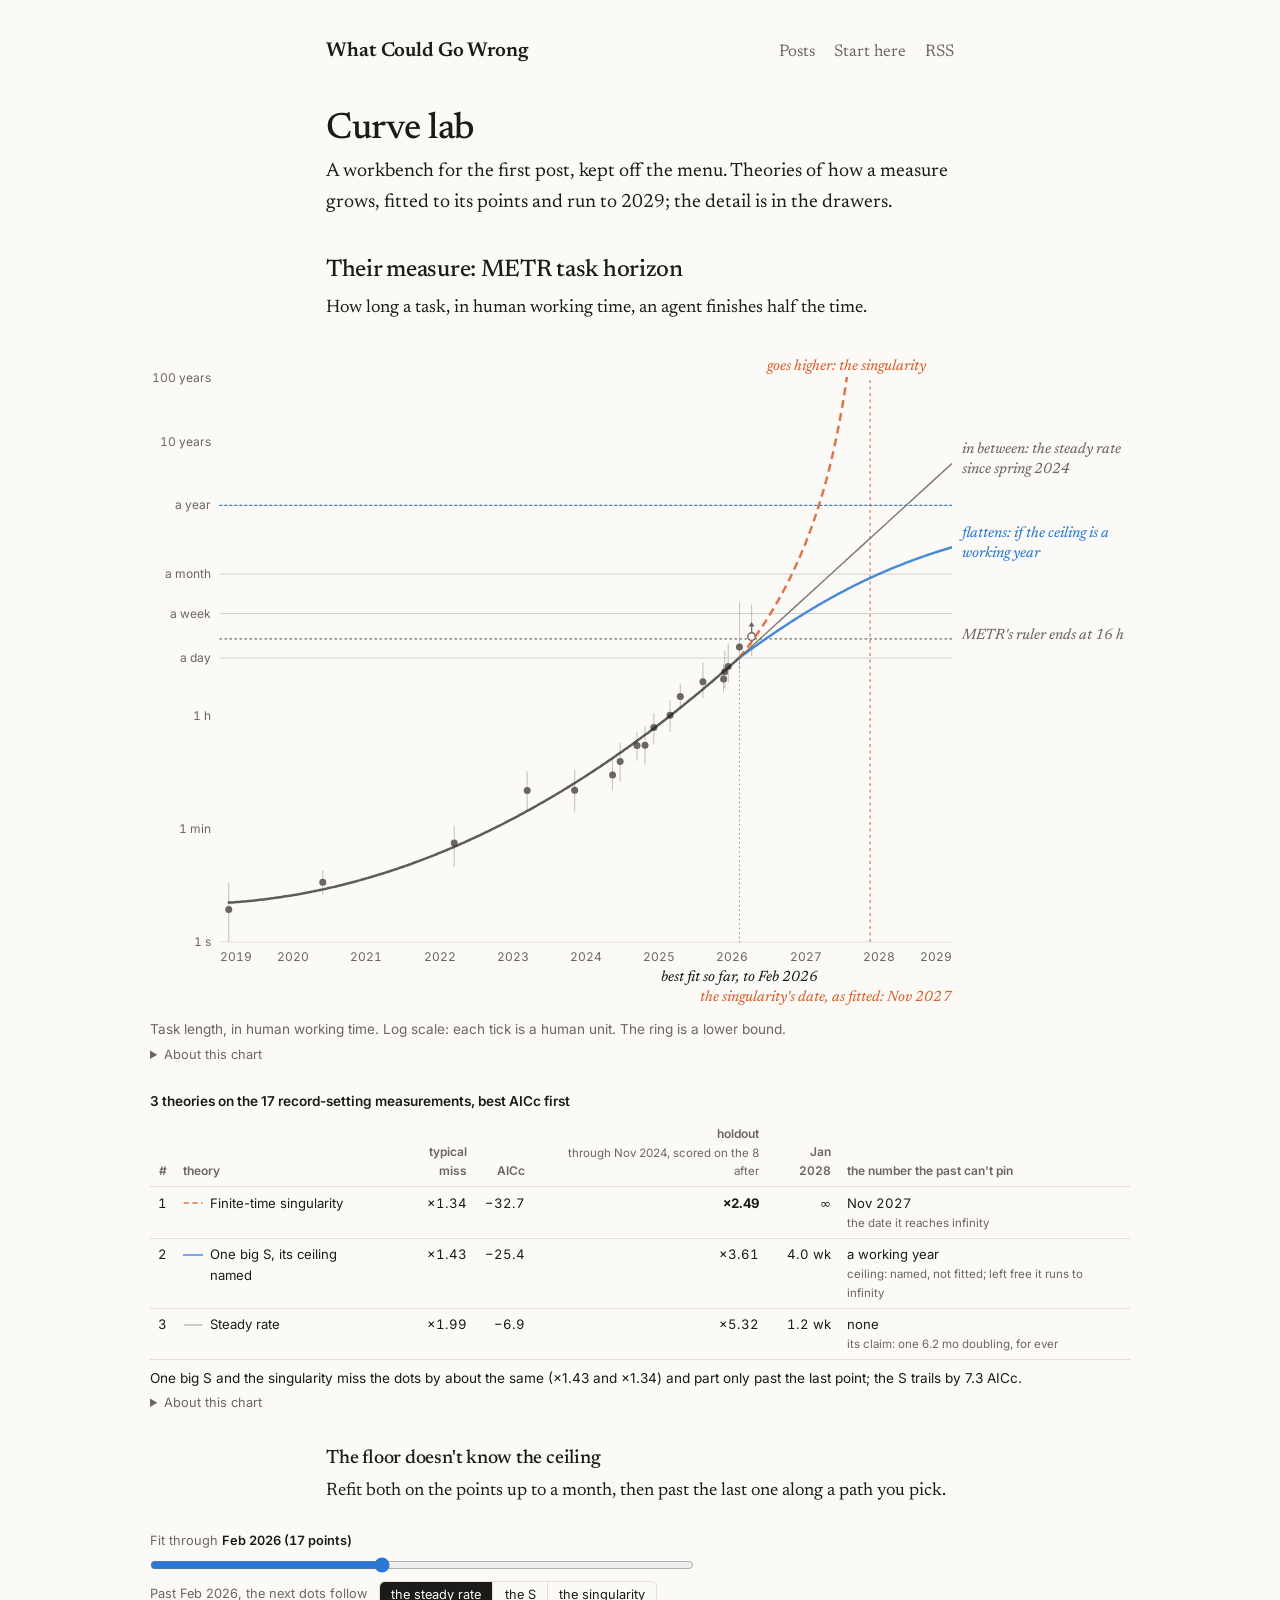
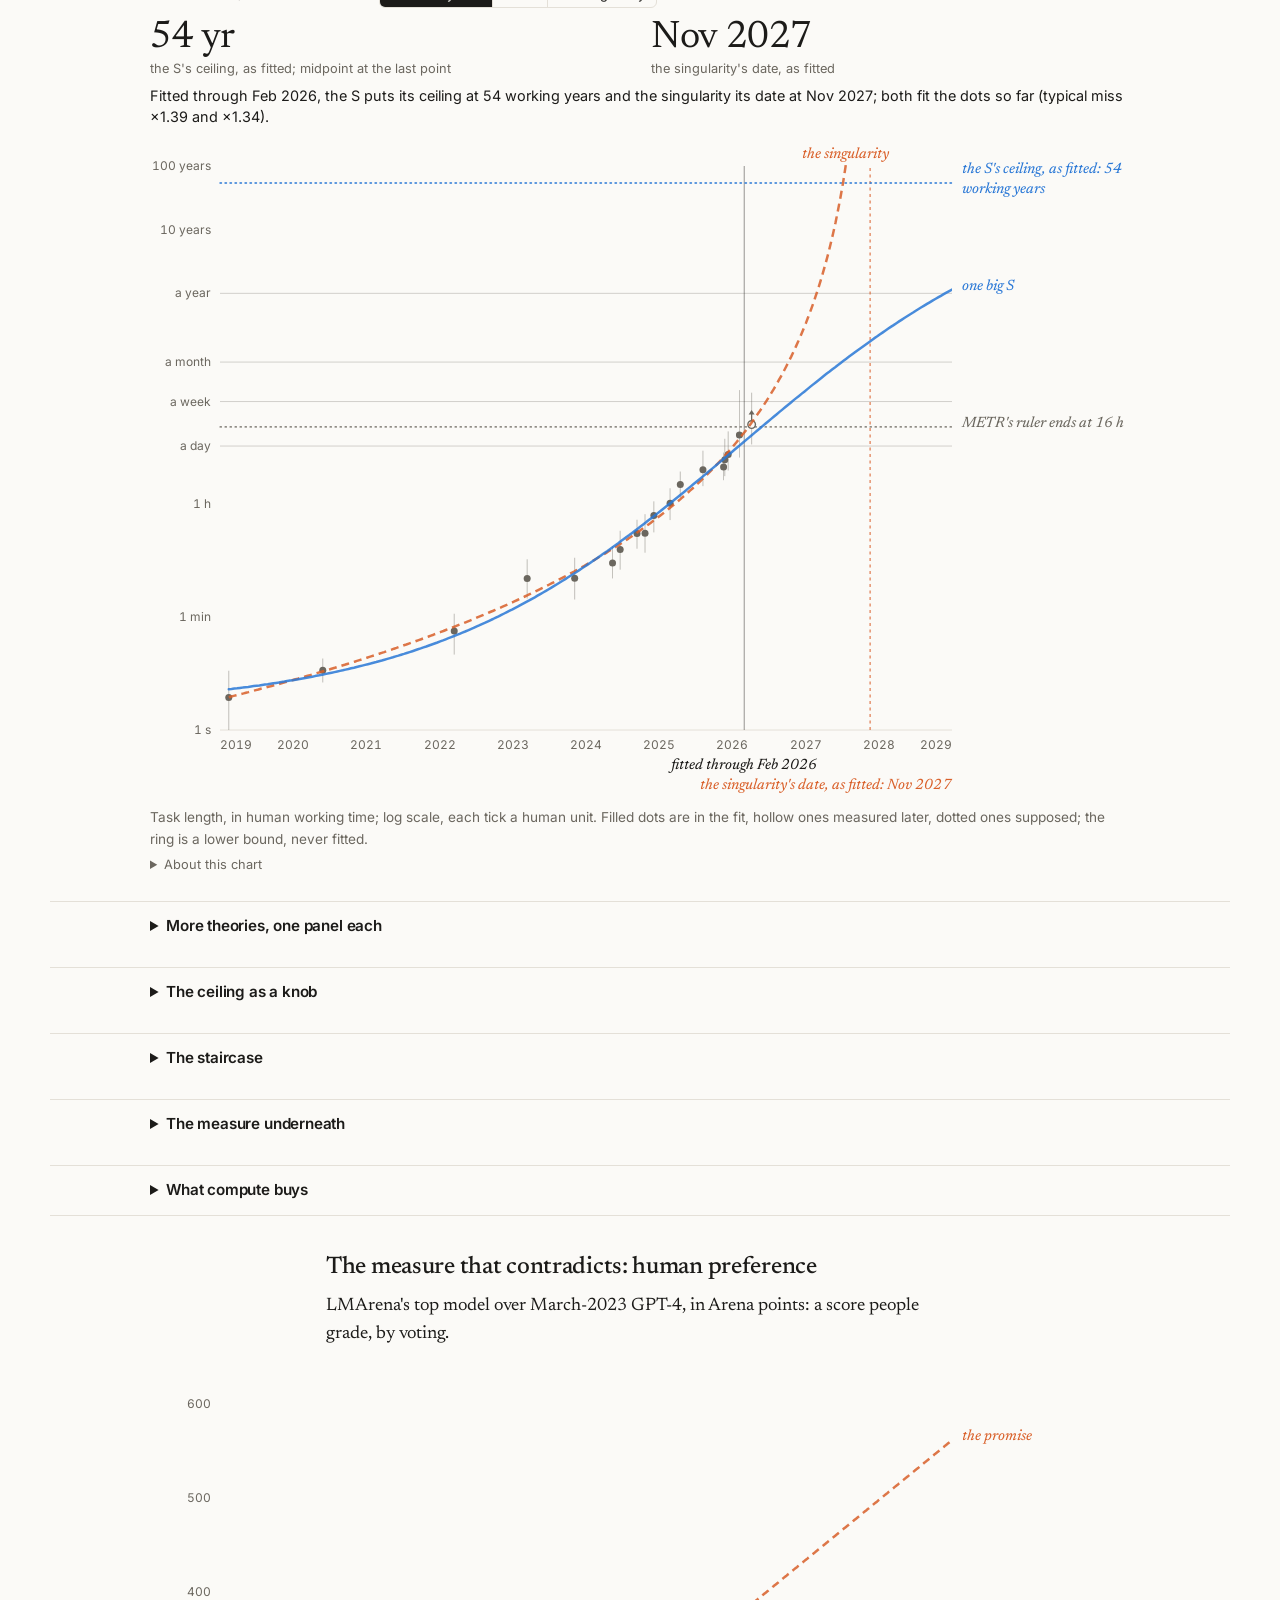
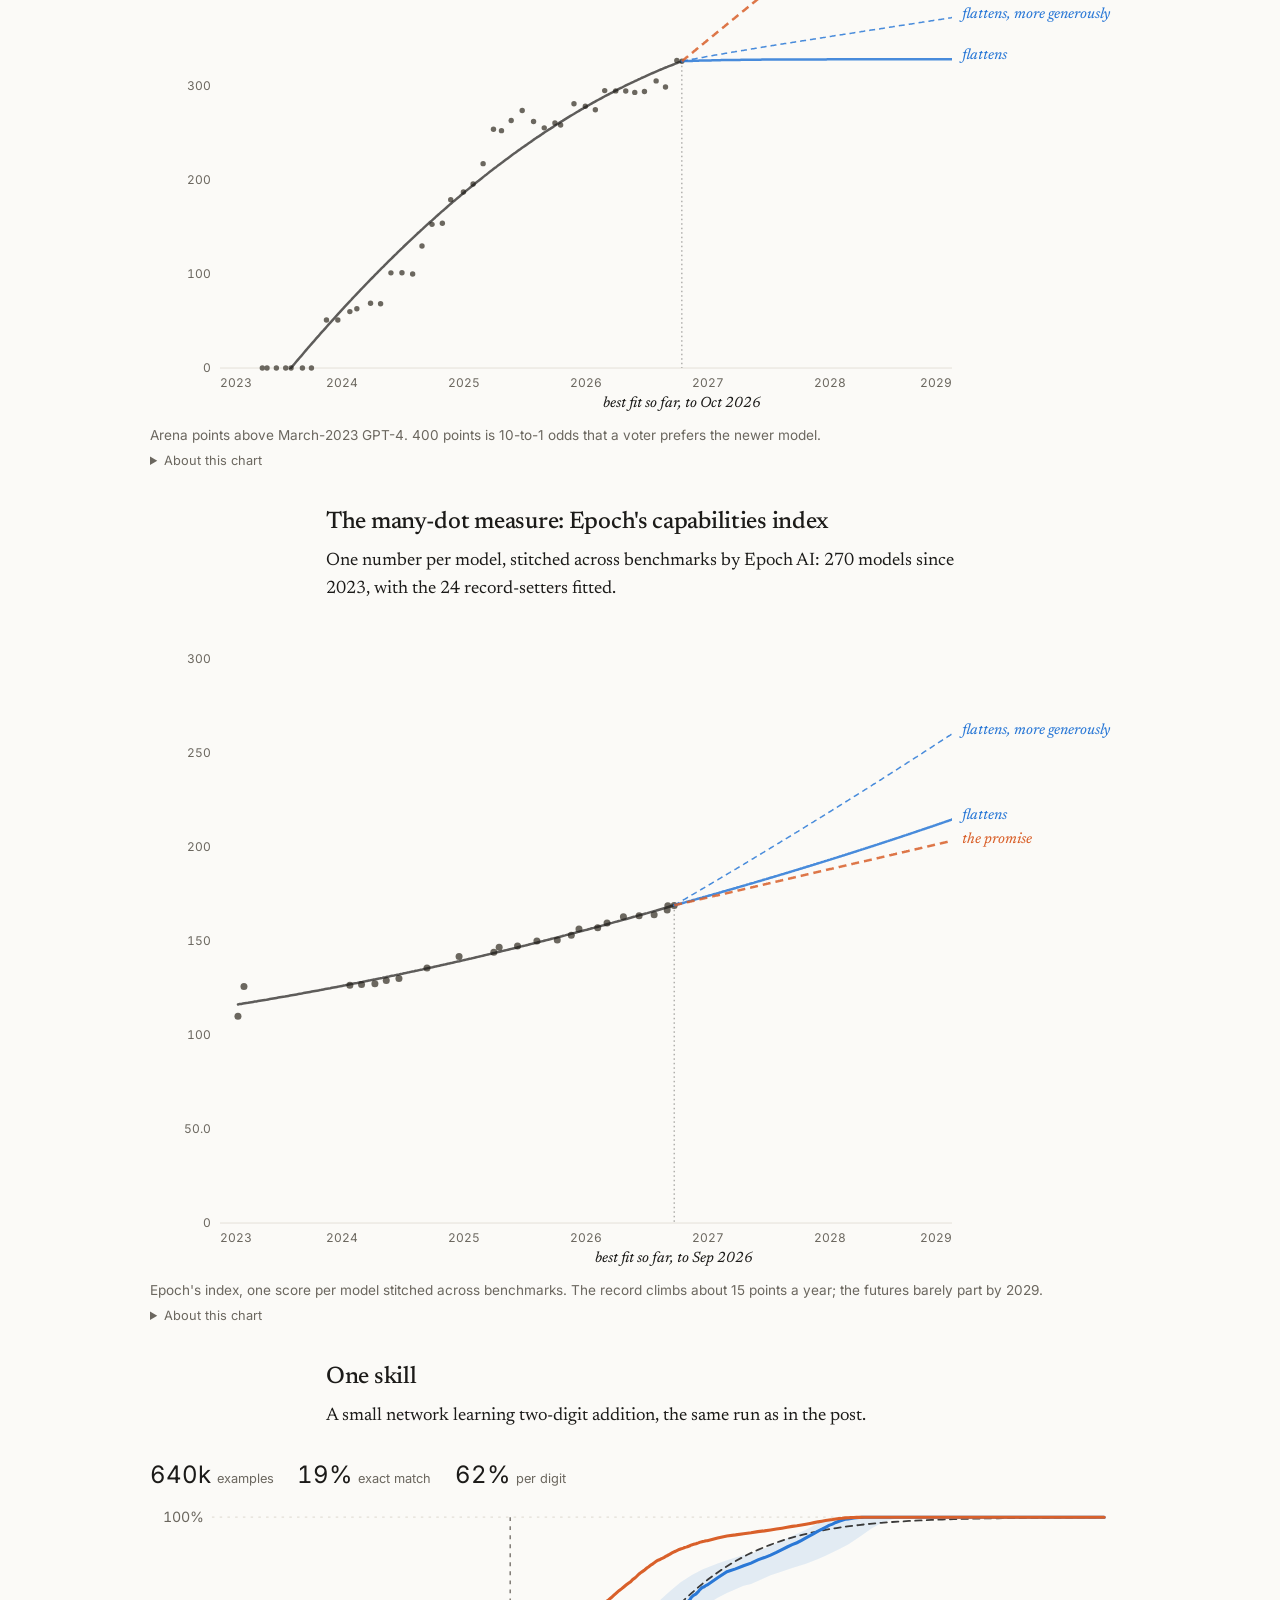
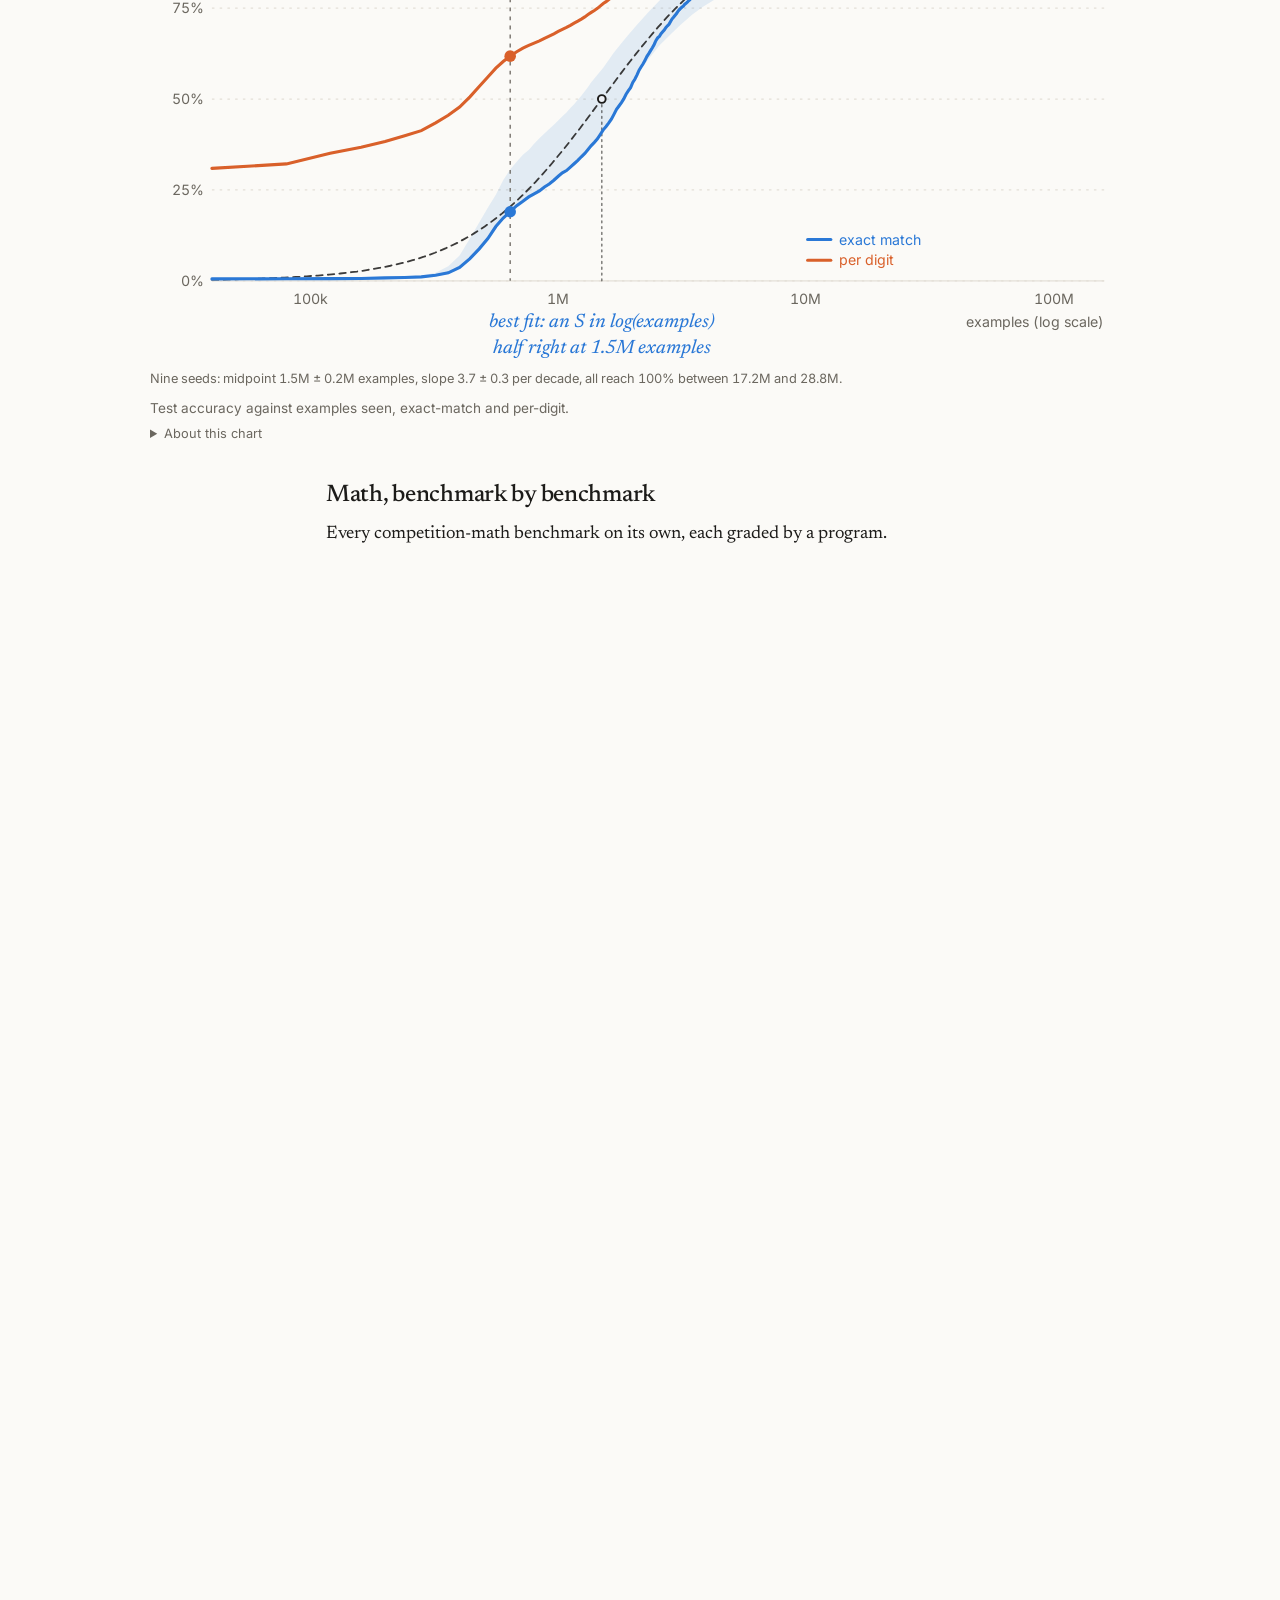
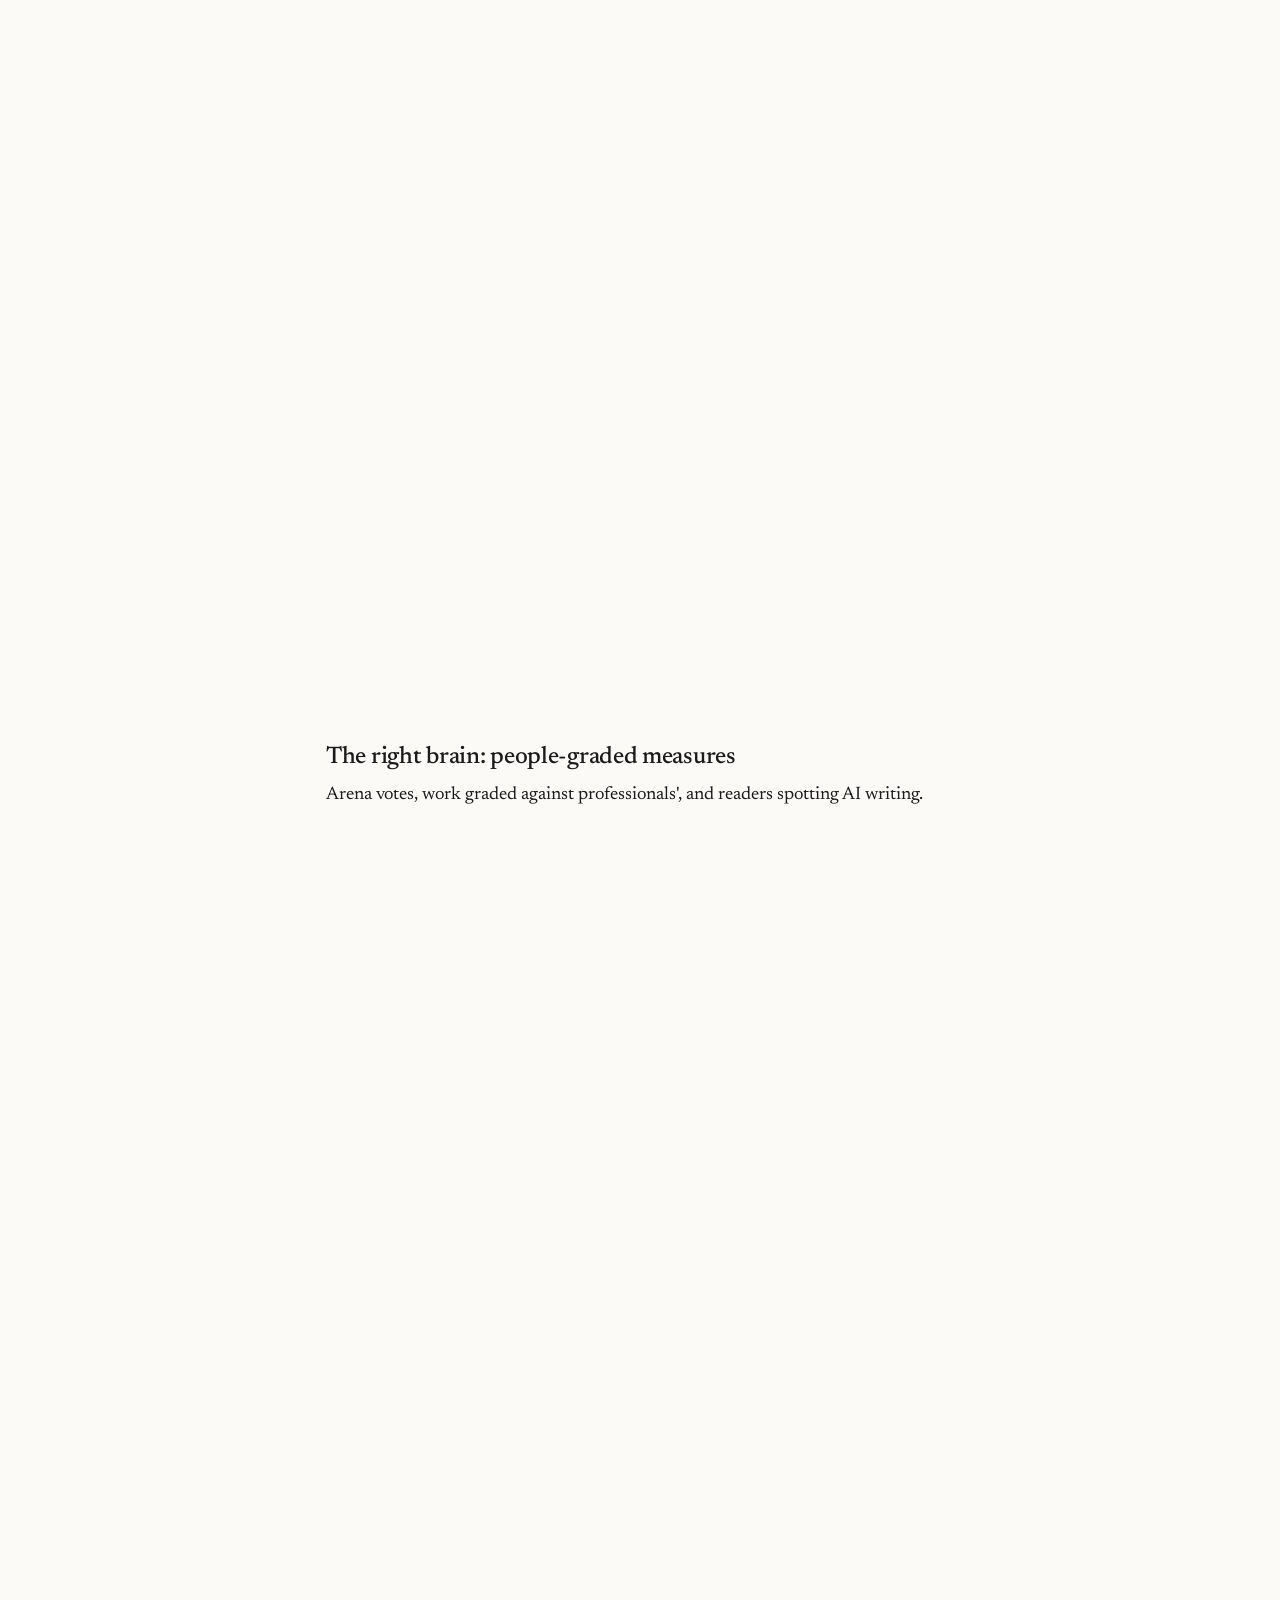
==== lab/index.html @ fd3a2f7d "deploy jakekidd/whatcouldgowrong@abcbfd46c861f596194ef50687f5c52feabae318" ====
<!DOCTYPE html><html lang="en"> <head><meta charset="utf-8"><meta name="viewport" content="width=device-width, initial-scale=1"><title>Curve lab · What Could Go Wrong</title><meta name="description" content="Candidate theories of how an AI capability measure plays out, each fitted to the measurements and run forward to 2029."><meta name="robots" content="noindex, nofollow"><link rel="canonical" href="https://whatcouldgowrong.io/lab/"><meta property="og:site_name" content="What Could Go Wrong"><meta property="og:title" content="Curve lab"><meta property="og:description" content="Candidate theories of how an AI capability measure plays out, each fitted to the measurements and run forward to 2029."><meta property="og:url" content="https://whatcouldgowrong.io/lab/"><meta property="og:type" content="website"><link rel="alternate" type="application/rss+xml" title="What Could Go Wrong" href="/rss.xml"><link rel="icon" href="/favicon.svg" type="image/svg+xml"><meta name="astro-view-transitions-enabled" content="true"><meta name="astro-view-transitions-fallback" content="animate"><script type="module" src="/_astro/ClientRouter.astro_astro_type_script_index_0_lang.CDGfc0hd.js"></script><script type="module" src="https://static.cloudflareinsights.com/beacon.min.js" data-cf-beacon="{&quot;token&quot;: &quot;19ec5477602d4c02a2e986970cef5a21&quot;}"></script><link rel="stylesheet" href="/_astro/start-here.BArHv4Cd.css">
<style>.lab[data-astro-cid-t3nv4xef]{width:min(1180px,calc(100vw - 32px));margin-left:calc(50% - min(590px,50vw - 16px))}.col[data-astro-cid-t3nv4xef]{max-width:calc(66ch - 32px);margin:0 auto}.wide[data-astro-cid-t3nv4xef]{max-width:980px;margin:0 auto}section[data-astro-cid-t3nv4xef]{margin-top:1rem}h3[data-astro-cid-t3nv4xef]{margin-top:2.2rem}.drawer[data-astro-cid-t3nv4xef]{margin:1.2rem auto 0;border-top:1px solid var(--rule)}.drawer[data-astro-cid-t3nv4xef]>summary[data-astro-cid-t3nv4xef]{max-width:980px;margin:0 auto;padding:.75rem 0 .6rem;font-family:var(--sans);font-size:.95rem;font-weight:600;color:var(--fg);cursor:pointer}.drawer[data-astro-cid-t3nv4xef]>summary[data-astro-cid-t3nv4xef]:hover{color:var(--accent-ink)}.drawer__h[data-astro-cid-t3nv4xef]{display:inline;font:inherit;color:inherit;margin:0;padding:0;border:0}.drawer__intro[data-astro-cid-t3nv4xef]{max-width:calc(66ch - 32px);margin:0 auto .6rem;font-size:.95rem;color:var(--fg)}.drawer[data-astro-cid-t3nv4xef]:last-of-type{border-bottom:1px solid var(--rule);padding-bottom:.2rem}
</style></head> <body data-dev="false"> <!-- First focusable thing on every page. tabindex="-1" on main lets the jump
         move keyboard focus, not just the scroll position. --> <a class="skip" href="#content">Skip to content</a> <div class="wrap"> <header class="site"> <a class="name" href="/">What Could Go Wrong</a> <nav> <a href="/">Posts</a> <a href="/start-here">Start here</a> <a href="/rss.xml">RSS</a> </nav> </header> <main id="content" tabindex="-1"> <div class="lab" data-astro-cid-t3nv4xef> <div class="col" data-astro-cid-t3nv4xef> <h1 data-astro-cid-t3nv4xef>Curve lab</h1> <p class="lede" data-astro-cid-t3nv4xef>A workbench for the first post, kept off the menu. Theories of how a measure grows, fitted to its points and run to 2029; the detail is in the drawers.</p> </div> <section aria-labelledby="lab-metr" data-astro-cid-t3nv4xef> <div class="col" data-astro-cid-t3nv4xef> <h2 id="lab-metr" data-astro-cid-t3nv4xef>Their measure: METR task horizon</h2> <p data-astro-cid-t3nv4xef>How long a task, in human working time, an agent finishes half the time.</p> </div> <div class="wide" data-astro-cid-t3nv4xef> <div class="viz" data-viz="lab-contenders" data-src="/data/metr_horizon.json" data-astro-cid-t3nv4xef></div> <div class="viz" data-viz="lab-shortlist" data-src="/data/metr_horizon.json" data-cut="2024.9" data-astro-cid-t3nv4xef></div> </div> <div class="col" data-astro-cid-t3nv4xef> <h3 id="lab-floor" data-astro-cid-t3nv4xef>The floor doesn't know the ceiling</h3> <p data-astro-cid-t3nv4xef>Refit both on the points up to a month, then past the last one along a path you pick.</p> </div> <div class="wide" data-astro-cid-t3nv4xef> <div class="viz" data-viz="lab-fit-through" data-src="/data/metr_horizon.json" data-from="2024" data-astro-cid-t3nv4xef></div> </div> <details class="drawer" data-astro-cid-t3nv4xef> <summary data-astro-cid-t3nv4xef><h3 class="drawer__h" data-astro-cid-t3nv4xef>More theories, one panel each</h3></summary> <p class="drawer__intro" data-astro-cid-t3nv4xef>Every theory, one row each, then all of them on one chart and ranked.</p> <div class="viz" data-viz="lab-panel" data-src="/data/metr_horizon.json" data-space="log" data-group="pure" data-astro-cid-t3nv4xef></div> <div class="wide" data-astro-cid-t3nv4xef> <div class="viz" data-viz="lab-overlay" data-src="/data/metr_horizon.json" data-space="log" data-astro-cid-t3nv4xef></div> <div class="viz" data-viz="lab-rank" data-src="/data/metr_horizon.json" data-space="log" data-group="pure" data-cut="2024.9" data-astro-cid-t3nv4xef></div> </div> </details> <details class="drawer" data-astro-cid-t3nv4xef> <summary data-astro-cid-t3nv4xef><h3 class="drawer__h" data-astro-cid-t3nv4xef>The ceiling as a knob</h3></summary> <p class="drawer__intro" data-astro-cid-t3nv4xef>A ceiling imposed, not fitted: a wall we put there to see what the curves do against it. Fitted jointly, METR's points never pay for one, so it starts at none.</p> <div class="wide" data-astro-cid-t3nv4xef> <div id="lab-ceiling" class="viz" data-astro-cid-t3nv4xef></div> </div> </details> <details class="drawer" data-astro-cid-t3nv4xef> <summary data-astro-cid-t3nv4xef><h3 class="drawer__h" data-astro-cid-t3nv4xef>The staircase</h3></summary> <p class="drawer__intro" data-astro-cid-t3nv4xef>Steps are a reading of the same dots, and the dates in a step model are a choice, so the lab shows the shape and not a forecast.</p> <div class="wide" data-astro-cid-t3nv4xef> <div class="viz" data-viz="lab-steps" data-src="/data/metr_horizon.json" data-until="2030" data-astro-cid-t3nv4xef></div> </div> </details> <details class="drawer" data-astro-cid-t3nv4xef> <summary data-astro-cid-t3nv4xef><h3 class="drawer__h" data-astro-cid-t3nv4xef>The measure underneath</h3></summary> <p class="drawer__intro" data-astro-cid-t3nv4xef>METR's number as a transform of per-step reliability.</p> <div class="wide" data-astro-cid-t3nv4xef> <div class="viz" data-viz="two-measures" data-astro-cid-t3nv4xef></div> </div> </details> <details class="drawer" data-astro-cid-t3nv4xef> <summary data-astro-cid-t3nv4xef><h3 class="drawer__h" data-astro-cid-t3nv4xef>What compute buys</h3></summary> <p class="drawer__intro" data-astro-cid-t3nv4xef>The same horizons against each model's training compute, where Epoch has an estimate: the trend with the spending taken out, as far as the data allows.</p> <div class="wide" data-astro-cid-t3nv4xef> <div class="viz" data-viz="lab-compute" data-src="/data/metr_compute.json" data-caption="Each dot is a model METR timed and Epoch AI priced: how long a task it finishes half the time, against the compute that trained it. The line is the going rate, dashed where it runs past the last estimate." data-note="Compute is Epoch AI's estimate of total training compute, from its notable AI models table (CC BY 4.0), drawn with its confidence as the sideways whisker: Confident is within 3×, Likely within 10×, Speculative within 30×; a whisker that reaches the edge of the chart goes on past it (the arrowhead). The upright whisker is METR's 95% interval. Most of METR's models have no estimate at all, since the labs stopped disclosing after 2024, so the line rests on a few early models and nothing after GPT-5. Compute and release date rise together across these models, so this chart cannot by itself tell what the spending bought from what was learned in the meantime: a later model gets more out of each FLOP, and Epoch's figures mostly price pre-training, not the post-training behind the 2024 to 2026 gains." data-astro-cid-t3nv4xef></div> </div> </details> </section> <section aria-labelledby="lab-pref" data-astro-cid-t3nv4xef> <div class="col" data-astro-cid-t3nv4xef> <h2 id="lab-pref" data-astro-cid-t3nv4xef>The measure that contradicts: human preference</h2> <p data-astro-cid-t3nv4xef>LMArena's top model over March-2023 GPT-4, in Arena points: a score people grade, by voting.</p> </div> <div class="wide" data-astro-cid-t3nv4xef> <div class="viz" data-viz="lab-contenders" data-src="/data/preference.json" data-field="gap_vs_anchor" data-space="linear" data-unit="points" data-ylabel="Arena points above March-2023 GPT-4" data-astro-cid-t3nv4xef></div> </div> </section> <section aria-labelledby="lab-eci" data-astro-cid-t3nv4xef> <div class="col" data-astro-cid-t3nv4xef> <h2 id="lab-eci" data-astro-cid-t3nv4xef>The many-dot measure: Epoch's capabilities index</h2> <p data-astro-cid-t3nv4xef>One number per model, stitched across benchmarks by Epoch AI: 270 models since 2023, with the 24 record-setters fitted.</p> </div> <div class="wide" data-astro-cid-t3nv4xef> <div class="viz" data-viz="lab-contenders" data-src="/data/epoch_eci.json" data-fan="preference" data-space="linear" data-unit="points" data-ylabel="Epoch Capabilities Index" data-caption="Epoch's index, one score per model stitched across benchmarks. The record climbs about 15 points a year; the futures barely part by 2029." data-astro-cid-t3nv4xef></div> </div> </section> <section aria-labelledby="lab-skill" data-astro-cid-t3nv4xef> <div class="col" data-astro-cid-t3nv4xef> <h2 id="lab-skill" data-astro-cid-t3nv4xef>One skill</h2> <p data-astro-cid-t3nv4xef>A small network learning two-digit addition, the same run as in the post.</p> </div> <div class="wide" data-astro-cid-t3nv4xef> <div class="viz" data-viz="series" data-src="/data/addition.json" data-band="/data/addition-seeds.json" data-x="examples" data-y="test_exact,test_digit" data-labels="exact match,per digit" data-xlog="1" data-at="640000" data-caption="Test accuracy against examples seen, exact-match and per-digit." data-note="A numpy network, 40 percent of all 10,000 pairs for training. The band is seven seeds of the same run, the thin line the logistic at their mean. Script and runs are in experiments/addition." data-astro-cid-t3nv4xef></div> </div> </section> <!-- The next three sections are src/viz/lab2.js's components. --> <section aria-labelledby="lab-mathbench" data-astro-cid-t3nv4xef> <div class="col" data-astro-cid-t3nv4xef> <h2 id="lab-mathbench" data-astro-cid-t3nv4xef>Math, benchmark by benchmark</h2> <p data-astro-cid-t3nv4xef>Every competition-math benchmark on its own, each graded by a program.</p> </div> <div class="viz" data-viz="lab-saturation-fits" data-src="/data/math_competition.json" data-exclude="Erd" data-astro-cid-t3nv4xef></div> </section> <section aria-labelledby="lab-rightbrain" data-astro-cid-t3nv4xef> <div class="col" data-astro-cid-t3nv4xef> <h2 id="lab-rightbrain" data-astro-cid-t3nv4xef>The right brain: people-graded measures</h2> <p data-astro-cid-t3nv4xef>Arena votes, work graded against professionals', and readers spotting AI writing.</p> </div> <div class="viz" data-viz="lab-judgment" data-src="/data/preference.json" data-astro-cid-t3nv4xef></div> </section> <section aria-labelledby="lab-sides" data-astro-cid-t3nv4xef> <div class="col" data-astro-cid-t3nv4xef> <h2 id="lab-sides" data-astro-cid-t3nv4xef>Left and right on one chart</h2> <p data-astro-cid-t3nv4xef>Each measure as a share of its own ceiling, and their plain average.</p> </div> <div class="wide" data-astro-cid-t3nv4xef> <div class="viz" data-viz="lab-sides" data-math="/data/math_competition.json" data-exclude="Erd" data-metr="/data/metr_horizon.json" data-pref="/data/preference.json" data-astro-cid-t3nv4xef></div> </div> </section> </div> </main> <script type="module">let n=null;function a(){if(n?.disconnect(),n=null,matchMedia("(prefers-reduced-motion: reduce)").matches||!("IntersectionObserver"in window))return;const i=[...document.querySelectorAll("main .viz, main figure")],o=i.filter(e=>!i.some(t=>t!==e&&t.contains(e)));n=new IntersectionObserver(e=>{for(const t of e){if(!t.isIntersecting)continue;const s=t.target;s.classList.add("appeared"),n?.unobserve(s)}},{rootMargin:"0px 0px -8% 0px"});for(const e of o)e.dataset.appear||(e.dataset.appear="1",e.getBoundingClientRect().top>=innerHeight&&e.classList.add("will-appear")),e.classList.contains("will-appear")&&!e.classList.contains("appeared")&&n.observe(e)}document.addEventListener("astro:page-load",a);document.readyState!=="loading"?a():document.addEventListener("DOMContentLoaded",a);</script> <script type="module" src="/_astro/Base.astro_astro_type_script_index_1_lang.BwVsH0lG.js"></script> <footer class="site">© 2026 · whatcouldgowrong.io</footer> </div> </body></html>
---- _astro/start-here.BArHv4Cd.css ----
@font-face{font-family:Newsreader Variable;font-style:normal;font-display:swap;font-weight:200 800;src:url(/_astro/newsreader-vietnamese-wght-normal.Czsa-EzN.woff2) format("woff2-variations");unicode-range:U+0102-0103,U+0110-0111,U+0128-0129,U+0168-0169,U+01A0-01A1,U+01AF-01B0,U+0300-0301,U+0303-0304,U+0308-0309,U+0323,U+0329,U+1EA0-1EF9,U+20AB}@font-face{font-family:Newsreader Variable;font-style:normal;font-display:swap;font-weight:200 800;src:url(/_astro/newsreader-latin-ext-wght-normal.C-3rgBeH.woff2) format("woff2-variations");unicode-range:U+0100-02BA,U+02BD-02C5,U+02C7-02CC,U+02CE-02D7,U+02DD-02FF,U+0304,U+0308,U+0329,U+1D00-1DBF,U+1E00-1E9F,U+1EF2-1EFF,U+2020,U+20A0-20AB,U+20AD-20C0,U+2113,U+2C60-2C7F,U+A720-A7FF}@font-face{font-family:Newsreader Variable;font-style:normal;font-display:swap;font-weight:200 800;src:url(/_astro/newsreader-latin-wght-normal.CCVVNp6i.woff2) format("woff2-variations");unicode-range:U+0000-00FF,U+0131,U+0152-0153,U+02BB-02BC,U+02C6,U+02DA,U+02DC,U+0304,U+0308,U+0329,U+2000-206F,U+20AC,U+2122,U+2191,U+2193,U+2212,U+2215,U+FEFF,U+FFFD}@font-face{font-family:Newsreader Variable;font-style:italic;font-display:swap;font-weight:200 800;src:url(/_astro/newsreader-vietnamese-wght-italic.xAqemagA.woff2) format("woff2-variations");unicode-range:U+0102-0103,U+0110-0111,U+0128-0129,U+0168-0169,U+01A0-01A1,U+01AF-01B0,U+0300-0301,U+0303-0304,U+0308-0309,U+0323,U+0329,U+1EA0-1EF9,U+20AB}@font-face{font-family:Newsreader Variable;font-style:italic;font-display:swap;font-weight:200 800;src:url(/_astro/newsreader-latin-ext-wght-italic.DFS986qL.woff2) format("woff2-variations");unicode-range:U+0100-02BA,U+02BD-02C5,U+02C7-02CC,U+02CE-02D7,U+02DD-02FF,U+0304,U+0308,U+0329,U+1D00-1DBF,U+1E00-1E9F,U+1EF2-1EFF,U+2020,U+20A0-20AB,U+20AD-20C0,U+2113,U+2C60-2C7F,U+A720-A7FF}@font-face{font-family:Newsreader Variable;font-style:italic;font-display:swap;font-weight:200 800;src:url(/_astro/newsreader-latin-wght-italic.Bxi8ein9.woff2) format("woff2-variations");unicode-range:U+0000-00FF,U+0131,U+0152-0153,U+02BB-02BC,U+02C6,U+02DA,U+02DC,U+0304,U+0308,U+0329,U+2000-206F,U+20AC,U+2122,U+2191,U+2193,U+2212,U+2215,U+FEFF,U+FFFD}@font-face{font-family:Inter Variable;font-style:normal;font-display:swap;font-weight:100 900;src:url(/_astro/inter-cyrillic-ext-wght-normal.BOeWTOD4.woff2) format("woff2-variations");unicode-range:U+0460-052F,U+1C80-1C8A,U+20B4,U+2DE0-2DFF,U+A640-A69F,U+FE2E-FE2F}@font-face{font-family:Inter Variable;font-style:normal;font-display:swap;font-weight:100 900;src:url(/_astro/inter-cyrillic-wght-normal.DqGufNeO.woff2) format("woff2-variations");unicode-range:U+0301,U+0400-045F,U+0490-0491,U+04B0-04B1,U+2116}@font-face{font-family:Inter Variable;font-style:normal;font-display:swap;font-weight:100 900;src:url(/_astro/inter-greek-ext-wght-normal.DlzME5K_.woff2) format("woff2-variations");unicode-range:U+1F00-1FFF}@font-face{font-family:Inter Variable;font-style:normal;font-display:swap;font-weight:100 900;src:url(/_astro/inter-greek-wght-normal.CkhJZR-_.woff2) format("woff2-variations");unicode-range:U+0370-0377,U+037A-037F,U+0384-038A,U+038C,U+038E-03A1,U+03A3-03FF}@font-face{font-family:Inter Variable;font-style:normal;font-display:swap;font-weight:100 900;src:url(/_astro/inter-vietnamese-wght-normal.CBcvBZtf.woff2) format("woff2-variations");unicode-range:U+0102-0103,U+0110-0111,U+0128-0129,U+0168-0169,U+01A0-01A1,U+01AF-01B0,U+0300-0301,U+0303-0304,U+0308-0309,U+0323,U+0329,U+1EA0-1EF9,U+20AB}@font-face{font-family:Inter Variable;font-style:normal;font-display:swap;font-weight:100 900;src:url(/_astro/inter-latin-ext-wght-normal.DO1Apj_S.woff2) format("woff2-variations");unicode-range:U+0100-02BA,U+02BD-02C5,U+02C7-02CC,U+02CE-02D7,U+02DD-02FF,U+0304,U+0308,U+0329,U+1D00-1DBF,U+1E00-1E9F,U+1EF2-1EFF,U+2020,U+20A0-20AB,U+20AD-20C0,U+2113,U+2C60-2C7F,U+A720-A7FF}@font-face{font-family:Inter Variable;font-style:normal;font-display:swap;font-weight:100 900;src:url(/_astro/inter-latin-wght-normal.Dx4kXJAl.woff2) format("woff2-variations");unicode-range:U+0000-00FF,U+0131,U+0152-0153,U+02BB-02BC,U+02C6,U+02DA,U+02DC,U+0304,U+0308,U+0329,U+2000-206F,U+20AC,U+2122,U+2191,U+2193,U+2212,U+2215,U+FEFF,U+FFFD}:root{--bg: #fbfaf7;--fg: #1c1b19;--muted: #6b675f;--rule: #e4e0d8;--tint: #eef1f6;--accent: #b5482a;--accent-ink: #8f3820;--code-bg: #f1eee8;--water: #2a78d6;--warm: #d9602a;--paper: #fcfcfb;--serif: "Newsreader Variable", Georgia, "Times New Roman", serif;--sans: "Inter Variable", system-ui, -apple-system, "Segoe UI", sans-serif;--mono: ui-monospace, "SF Mono", Menlo, Consolas, monospace;--stroke: 1.6px;--radius: 6px;--narrow: 560px}@media(prefers-color-scheme:dark){:root:not([data-theme=light]){--bg: #15151a;--fg: #e8e5df;--muted: #9a968e;--rule: #2b2b33;--tint: #1d2733;--accent: #e0734f;--accent-ink: #f0a080;--code-bg: #1f1f26;--water: #4a90e2;--warm: #e8743f;--paper: #161615}}:root[data-theme=dark]{--bg: #15151a;--fg: #e8e5df;--muted: #9a968e;--rule: #2b2b33;--tint: #1d2733;--accent: #e0734f;--accent-ink: #f0a080;--code-bg: #1f1f26;--water: #4a90e2;--warm: #e8743f;--paper: #161615}:root{--measure: 66ch}:root{--draft: var(--accent-ink);--draft-bg: color-mix(in srgb, var(--accent) 10%, var(--bg))}*{box-sizing:border-box}html{background:var(--bg);color:var(--fg);-webkit-text-size-adjust:100%}body{margin:0;font-family:var(--serif);font-size:1.125rem;line-height:1.6;font-feature-settings:"kern","liga","onum";background:var(--bg)}.wrap{max-width:var(--measure);margin:0 auto;padding:0 16px}header.site{padding:2.2rem 0 1.4rem;display:flex;align-items:baseline;justify-content:space-between;gap:1rem;flex-wrap:wrap}header.site .name{font-family:var(--serif);font-weight:600;letter-spacing:-.005em;font-size:1.25rem;text-decoration:none;color:var(--fg)}header.site nav{font-family:var(--serif);font-size:1.05rem;display:flex;gap:1.2rem}header.site nav a{color:var(--muted);text-decoration:none}header.site nav a:hover{color:var(--fg)}main{padding-bottom:4rem}footer.site{border-top:1px solid var(--rule);padding:1.4rem 0 3rem;font-family:var(--sans);font-size:.85rem;color:var(--muted)}a{color:var(--accent-ink);text-decoration-thickness:1px;text-underline-offset:.15em}a:hover{color:var(--accent)}a:focus-visible,summary:focus-visible,button:focus-visible,[tabindex]:not([tabindex="-1"]):focus-visible{outline:2px solid var(--accent);outline-offset:2px;border-radius:2px}main:focus{outline:none}.skip{position:absolute;left:16px;top:-3rem;z-index:10;padding:.4rem .8rem;background:var(--bg);color:var(--fg);font-family:var(--sans);font-size:.9rem;border:1px solid var(--rule);border-radius:var(--radius)}.skip:focus{top:.6rem}h1,h2,h3{font-family:var(--serif);font-weight:500;letter-spacing:-.012em;line-height:1.15}h1{font-size:2.3rem;margin:1.2rem 0 .4rem}.tm-ins{position:relative;display:inline-block;width:.42em;text-align:center}.tm-ins__caret{color:var(--accent-ink);font-weight:400}.tm-ins__text{position:absolute;left:50%;bottom:.78em;transform:translate(-50%) rotate(-6deg);color:var(--accent-ink);font-style:italic;font-size:.8em;line-height:1}h2{font-size:1.5rem;margin:2.4rem 0 .6rem}h3{font-size:1.2rem;margin:1.8rem 0 .4rem}p{margin:0 0 1.1rem}blockquote{margin:1.4rem 0;padding:0 0 0 1.1rem;border-left:2px solid var(--rule);color:var(--muted)}hr{border:0;border-top:1px solid var(--rule);margin:2.4rem 0}img,svg,video{max-width:100%;height:auto}figure{margin:1.6rem 0}figcaption{font-family:var(--sans);font-size:.85rem;color:var(--muted);margin-top:.4rem}code{font-family:var(--mono);font-size:.9em;background:var(--code-bg);padding:.1em .35em;border-radius:4px}pre{background:var(--code-bg);padding:1rem;border-radius:6px;overflow-x:auto;font-size:.9rem;line-height:1.45}pre code{background:none;padding:0}table{border-collapse:collapse;width:100%;font-family:var(--sans);font-size:.92rem;margin:1.4rem 0}th,td{text-align:left;padding:.45rem .6rem;border-bottom:1px solid var(--rule);vertical-align:top}th{font-weight:600}.subtitle{font-size:1.25rem;color:var(--muted);margin:0 0 .8rem;font-style:italic}.meta{font-family:var(--sans);font-size:.85rem;color:var(--muted);margin:0 0 2rem}.post-list{list-style:none;padding:0;margin:0}.post-list li{padding:1.1rem 0;border-top:1px solid var(--rule)}.post-list li:last-child{border-bottom:1px solid var(--rule)}.post-list a.title{font-size:1.35rem;text-decoration:none;color:var(--fg)}.post-list a.title:hover{color:var(--accent)}.post-list .sub{color:var(--muted);margin:.2rem 0 .35rem}.post-list .meta{margin:0}.lede{font-size:1.2rem}.page-body>p:first-of-type{font-size:1.2rem}.pan-banner{margin:.6rem 0 1.8rem}.pan-banner__win{height:clamp(140px,24vw,210px);overflow:hidden;border-radius:var(--radius);background:#fff;border:1px solid var(--rule)}.pan-banner__win img{display:block;width:100%;height:auto;will-change:transform}.pan-banner figcaption{font-family:var(--sans);font-size:.85rem;color:var(--muted);margin-top:.5rem}@media(prefers-reduced-motion:reduce){.pan-banner__win{height:auto}}.banner{margin:0 0 1.6rem}.banner img{display:block;width:100%;height:auto;border-radius:6px}.banner figcaption{font-family:var(--sans);font-size:.85rem;color:var(--muted);margin-top:.5rem}figure.interactive{margin:1.6rem 0}figure.interactive figcaption{font-family:var(--sans);font-size:.85rem;color:var(--muted);margin-top:.5rem}.viz{margin:1.6rem 0;font-family:var(--sans)}.viz-body{padding:0}.viz-controls{display:grid;grid-template-columns:minmax(0,1fr) max-content;gap:.6rem 1.4rem;align-items:end;margin-bottom:.6rem}.viz--narrow .viz-controls{grid-template-columns:1fr}.viz-ctl{display:flex;flex-direction:column;gap:.3rem;min-width:0}.viz-ctl__label{font-size:.8rem;color:var(--muted)}.viz-ctl input[type=range]{width:100%;margin:0;accent-color:var(--water)}.viz-readouts{display:flex;gap:1.2rem;align-items:baseline;white-space:nowrap}.viz--narrow .viz-readouts{gap:.3rem .9rem;flex-wrap:wrap;white-space:normal}.viz--narrow .viz-readout{white-space:nowrap}.viz-readout{display:inline-flex;align-items:baseline;gap:.35rem}.viz-readout__num{font-size:1.5rem;font-variant-numeric:tabular-nums;text-align:right;display:inline-block;color:var(--fg)}.viz--narrow .viz-readout__num{font-size:1.25rem}.viz-readout__unit{font-size:.8rem;color:var(--muted)}.viz-svg{width:100%;height:auto;display:block}.viz-svg .ax{stroke:var(--rule);stroke-width:1}.viz-svg .grid{stroke:var(--rule);stroke-width:1;stroke-dasharray:2 4}.viz-svg .ev{stroke:var(--rule);stroke-width:1}.viz-svg .lbl{fill:var(--muted);font-size:11px}.viz-svg .lbl--a{fill:var(--water)}.viz-svg .lbl--b{fill:var(--warm)}.viz-svg .lbl--ev{font-size:10px}.viz--narrow .viz-svg .lbl{font-size:13px}.viz-svg .series{fill:none;stroke-width:2.4;stroke-linecap:round}.viz-svg .series--a{stroke:var(--water)}.viz-svg .series--b{stroke:var(--warm)}.viz-svg .dot--a{fill:var(--water)}.viz-svg .dot--b{fill:var(--warm)}.viz-svg .cursor{stroke:var(--muted);stroke-width:1;stroke-dasharray:3 4}.viz-svg .measured{fill:none;stroke:var(--fg);stroke-width:2;stroke-linejoin:round}.viz-svg .pt{fill:var(--fg)}.viz-svg .pt--future{fill:var(--bg);stroke:var(--fg);stroke-width:1.5}.viz-svg .pt--side{fill:var(--bg);stroke:var(--muted);stroke-width:1.2}.viz-svg .fit{fill:none;stroke-width:2.4;stroke-linecap:round;stroke-linejoin:round}.viz-svg .fit--exp{stroke:var(--warm);stroke-dasharray:8 6;stroke-linecap:butt}.viz-svg .fit--log{stroke:var(--water)}.viz-svg .fit--past{opacity:.35}.viz-svg .trend{fill:none;stroke:var(--muted);stroke-width:1}.viz-svg .ci{stroke:var(--fg);stroke-width:1;opacity:.22}.viz-svg .ev{stroke:var(--rule);stroke-dasharray:1 3}.viz-svg .ev-tick{stroke:var(--muted);stroke-width:1}.viz-svg .ev-tick--lab{stroke:var(--fg)}.viz-svg .ev-hit rect{fill:transparent;cursor:help}.viz-svg .ev-hit:focus{outline:none}.viz-svg .ev-hit:focus-visible rect{stroke:var(--accent);stroke-width:1.5}.viz-svg .tip__bg{fill:var(--bg);stroke:var(--rule)}.viz-svg .tip .lbl,.viz-svg .lbl--title{fill:var(--fg)}.viz-svg .lbl--fit{font-weight:500;paint-order:stroke;stroke:var(--tint);stroke-width:4px;stroke-linejoin:round}.viz-svg .lbl__head{font-weight:650}.viz-svg .cursor--now{stroke:var(--fg);stroke-width:1.2}.viz-svg .knob{fill:var(--bg);stroke:var(--fg);stroke-width:1}.viz-svg .lbl--knob{fill:var(--fg)}.viz-svg .now:focus{outline:none}.viz-svg .now:focus-visible .knob{stroke:var(--accent);stroke-width:2}.viz-legend{display:flex;flex-wrap:wrap;gap:.25rem 1.1rem;font-size:.8rem;color:var(--muted);margin:0 0 .4rem}.viz-legend__item{display:inline-flex;align-items:center;gap:.4rem;white-space:nowrap}.viz-legend .viz-key{width:24px;height:10px;display:inline-block;overflow:visible}.viz-hint{margin:.4rem 0 0;font-size:.8rem}.viz-svg .grab{fill:transparent;cursor:ew-resize}.viz-caption{font-size:.85rem;color:var(--muted);margin:.5rem 0 0}.viz-note{font-size:.8rem;color:var(--muted);margin:.25rem 0 0}.viz-note summary{cursor:pointer}.viz-status{font-size:.85rem;color:var(--muted)}.viz-svg--band .lbl{font-feature-settings:"tnum"}.viz-svg .band{stroke:none;opacity:.12}.viz-svg .band--a{fill:var(--water)}.viz-svg .bestfit{fill:none;stroke-width:1.4;stroke-linejoin:round;stroke-linecap:round;stroke-dasharray:5 4;opacity:.85}.viz-svg .bestfit--a{stroke:var(--fg)}.viz-svg .stem{stroke-width:1.1;stroke-dasharray:1.5 3;stroke-linecap:round}.viz-svg .stem--a{stroke:var(--fg);opacity:.6}.viz-svg .ring{fill:var(--tint);stroke-width:1.5}.viz-svg .ring--a{stroke:var(--fg)}.viz-svg .fit-note{font-family:var(--serif);font-style:italic;font-size:15px;font-weight:450;font-optical-sizing:auto}.viz--narrow .viz-svg .fit-note{font-size:16px}.viz-svg .fit-note--a{fill:var(--water)}.viz-band-note{font-size:.8rem;color:var(--muted);margin:.35rem 0 0;font-feature-settings:"tnum"}article{overflow-wrap:break-word}article h2{margin-top:3.2rem;padding-top:1.6rem;border-top:1px solid var(--rule)}.viz input[type=range]:focus{outline:none}.viz input[type=range]:focus-visible{outline:2px solid var(--accent);outline-offset:2px}.toc{position:fixed;top:7rem;left:max(1rem,calc(50% - var(--measure) / 2 - 12.5rem));width:10.5rem;max-height:calc(100vh - 9rem);overflow-y:auto;scrollbar-width:none;text-align:right}.toc a{display:block;font-family:var(--sans);font-size:.78rem;line-height:1.35;color:var(--muted);text-decoration:none;padding:.2rem .6rem .2rem 0;border-right:2px solid var(--rule);transition:color .15s}.toc a.on,.toc a:hover{color:var(--fg)}.toc-marker{position:absolute;top:0;right:0;width:2px;height:0;background:var(--accent);opacity:0;pointer-events:none;transition:transform .28s cubic-bezier(.3,.7,.2,1),height .28s cubic-bezier(.3,.7,.2,1),opacity .15s}.toc-marker.shown{opacity:1}@media(prefers-reduced-motion:reduce){.toc-marker{transition:none}}@media(max-width:1180px){.toc{display:none}}figure.diagram{margin:2rem 0}figure.diagram img{width:100%;height:auto;display:block}figure.diagram figcaption{font-family:var(--sans);font-size:.85rem;color:var(--muted);margin-top:.6rem}.cite{font-family:var(--sans);font-size:.8rem;line-height:1.5;color:var(--muted);margin:3rem 0 0;padding-top:1rem;border-top:1px solid var(--rule);overflow-wrap:anywhere}.cite a{color:inherit}.sr-only{position:absolute;width:1px;height:1px;padding:0;margin:-1px;overflow:hidden;clip:rect(0,0,0,0);white-space:nowrap;border:0}sup a[data-footnote-ref]{font-family:var(--sans);font-size:.75em;text-decoration:none;padding:0 .1em}.footnotes{margin-top:3rem;padding-top:1rem;border-top:1px solid var(--rule);font-family:var(--sans);font-size:.82rem;line-height:1.5;color:var(--muted);overflow-wrap:anywhere}.footnotes ol{padding-left:1.4rem;margin:0}.footnotes li{margin:0 0 .5rem}.footnotes li p{margin:0}.footnotes a[data-footnote-backref]{color:var(--muted);text-decoration:none;margin-left:.2em}.footnotes a[data-footnote-backref]:hover{color:var(--accent)}.footnotes+.cite{margin-top:1.4rem}blockquote.pull{margin:2.2rem 0;padding:.1rem 0 .1rem 1.2rem;border-left:3px solid var(--accent);color:var(--fg);font-family:var(--serif);font-size:1.45rem;line-height:1.3;letter-spacing:-.01em;font-style:italic}blockquote.pull p{margin:0 0 .5rem}blockquote.pull p:last-child{margin:0}.stanza{font-family:var(--sans);font-size:.88rem;line-height:1.55;color:var(--muted);margin:0 0 1.6rem}.stanza>span,.stanza>p{display:block;margin:0}@media(prefers-reduced-motion:no-preference){.will-appear{opacity:0;transform:translateY(12px);transition:opacity .3s ease-out,transform .3s ease-out}.will-appear.appeared{opacity:1;transform:none}}@media print{.toc,.skip,#dev-edit-host{display:none!important}html,body{background:#fff;color:#000}.will-appear{opacity:1!important;transform:none!important}main a[href^=http]:after{content:" (" attr(href) ")";font-size:.8em;overflow-wrap:anywhere}main a[href^="/"]:not([href^="//"]):after{content:" (whatcouldgowrong.io" attr(href) ")";font-size:.8em}.cite a:after,sup a:after,.footnotes a[data-footnote-backref]:after{content:none!important}}mark{background:none;color:inherit}[data-dev=true] mark.hl-ai{background:color-mix(in srgb,var(--warm) 30%,transparent)}[data-dev=true] mark.hl-vague{background:color-mix(in srgb,var(--water) 26%,transparent)}[data-dev=true] mark.hl-todo{background:color-mix(in srgb,var(--muted) 32%,transparent)}.astro-route-announcer{position:absolute;left:0;top:0;clip:rect(0 0 0 0);clip-path:inset(50%);overflow:hidden;white-space:nowrap;width:1px;height:1px}
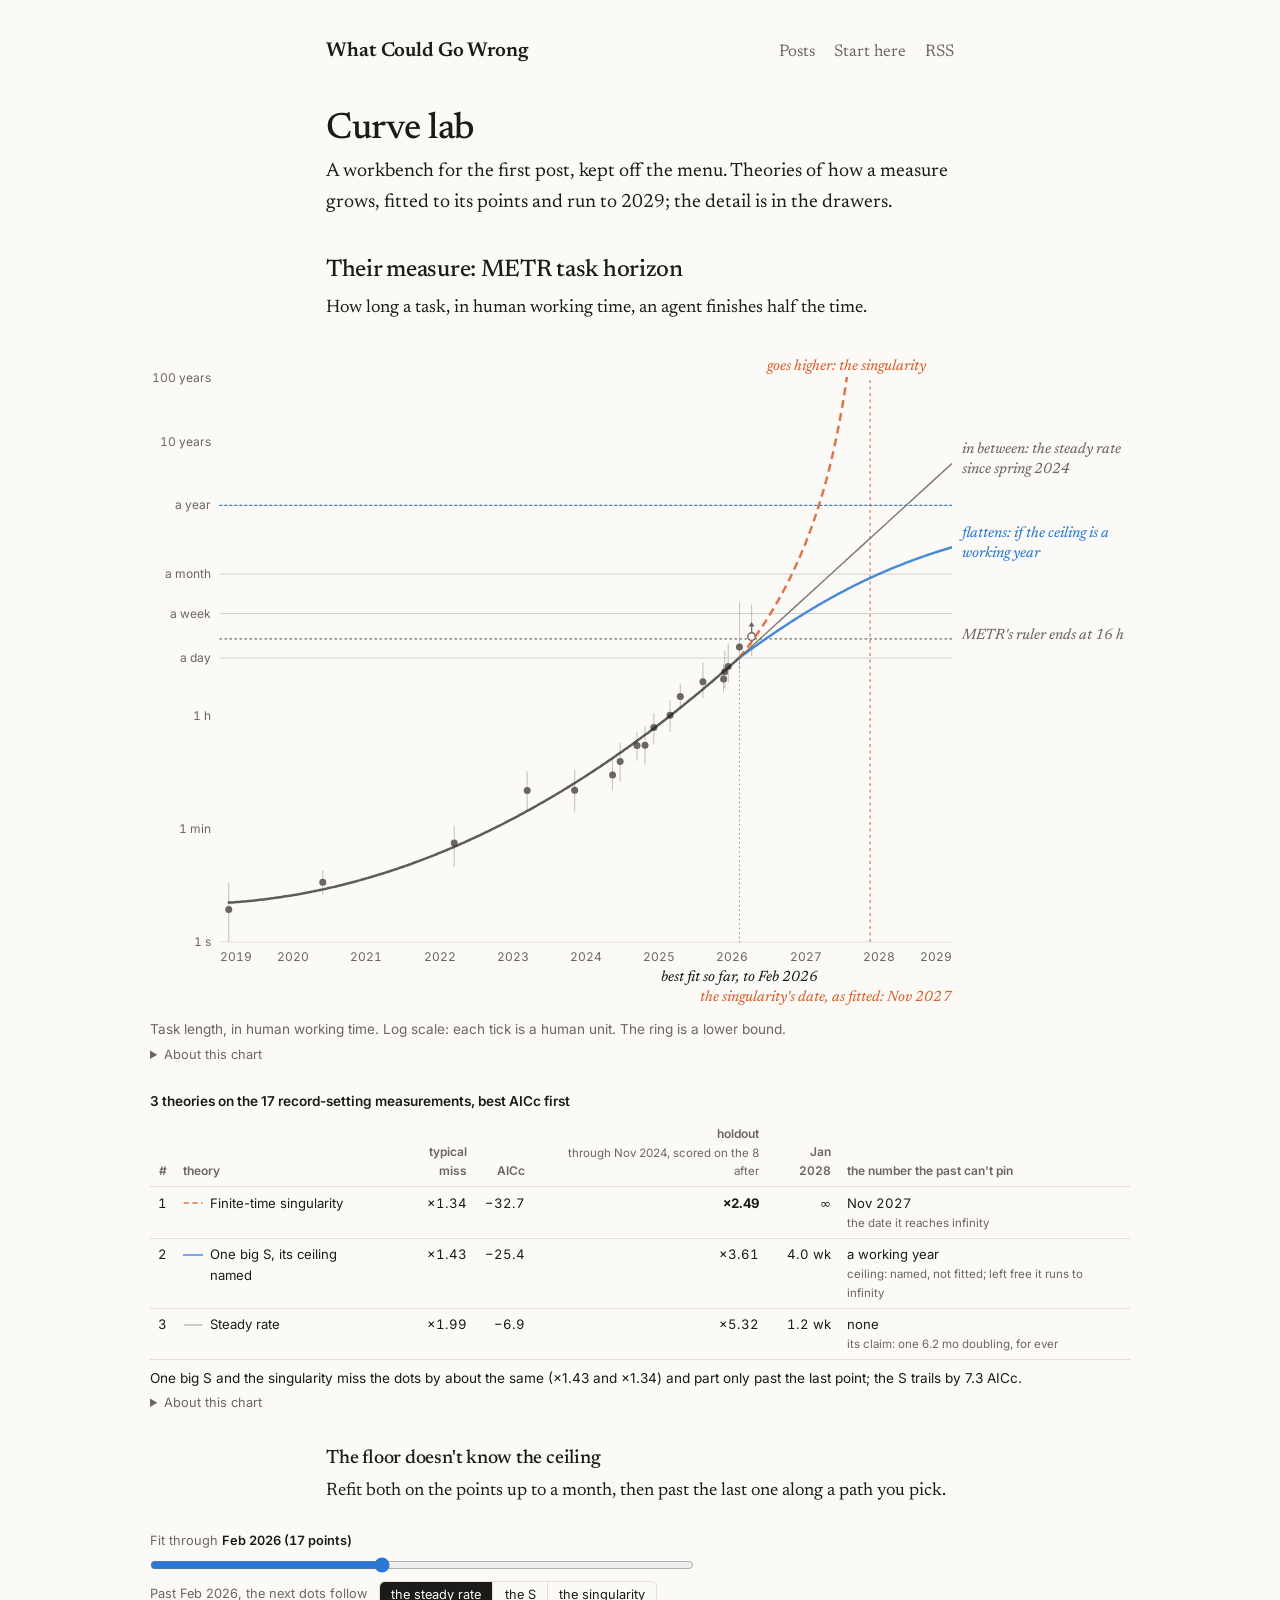
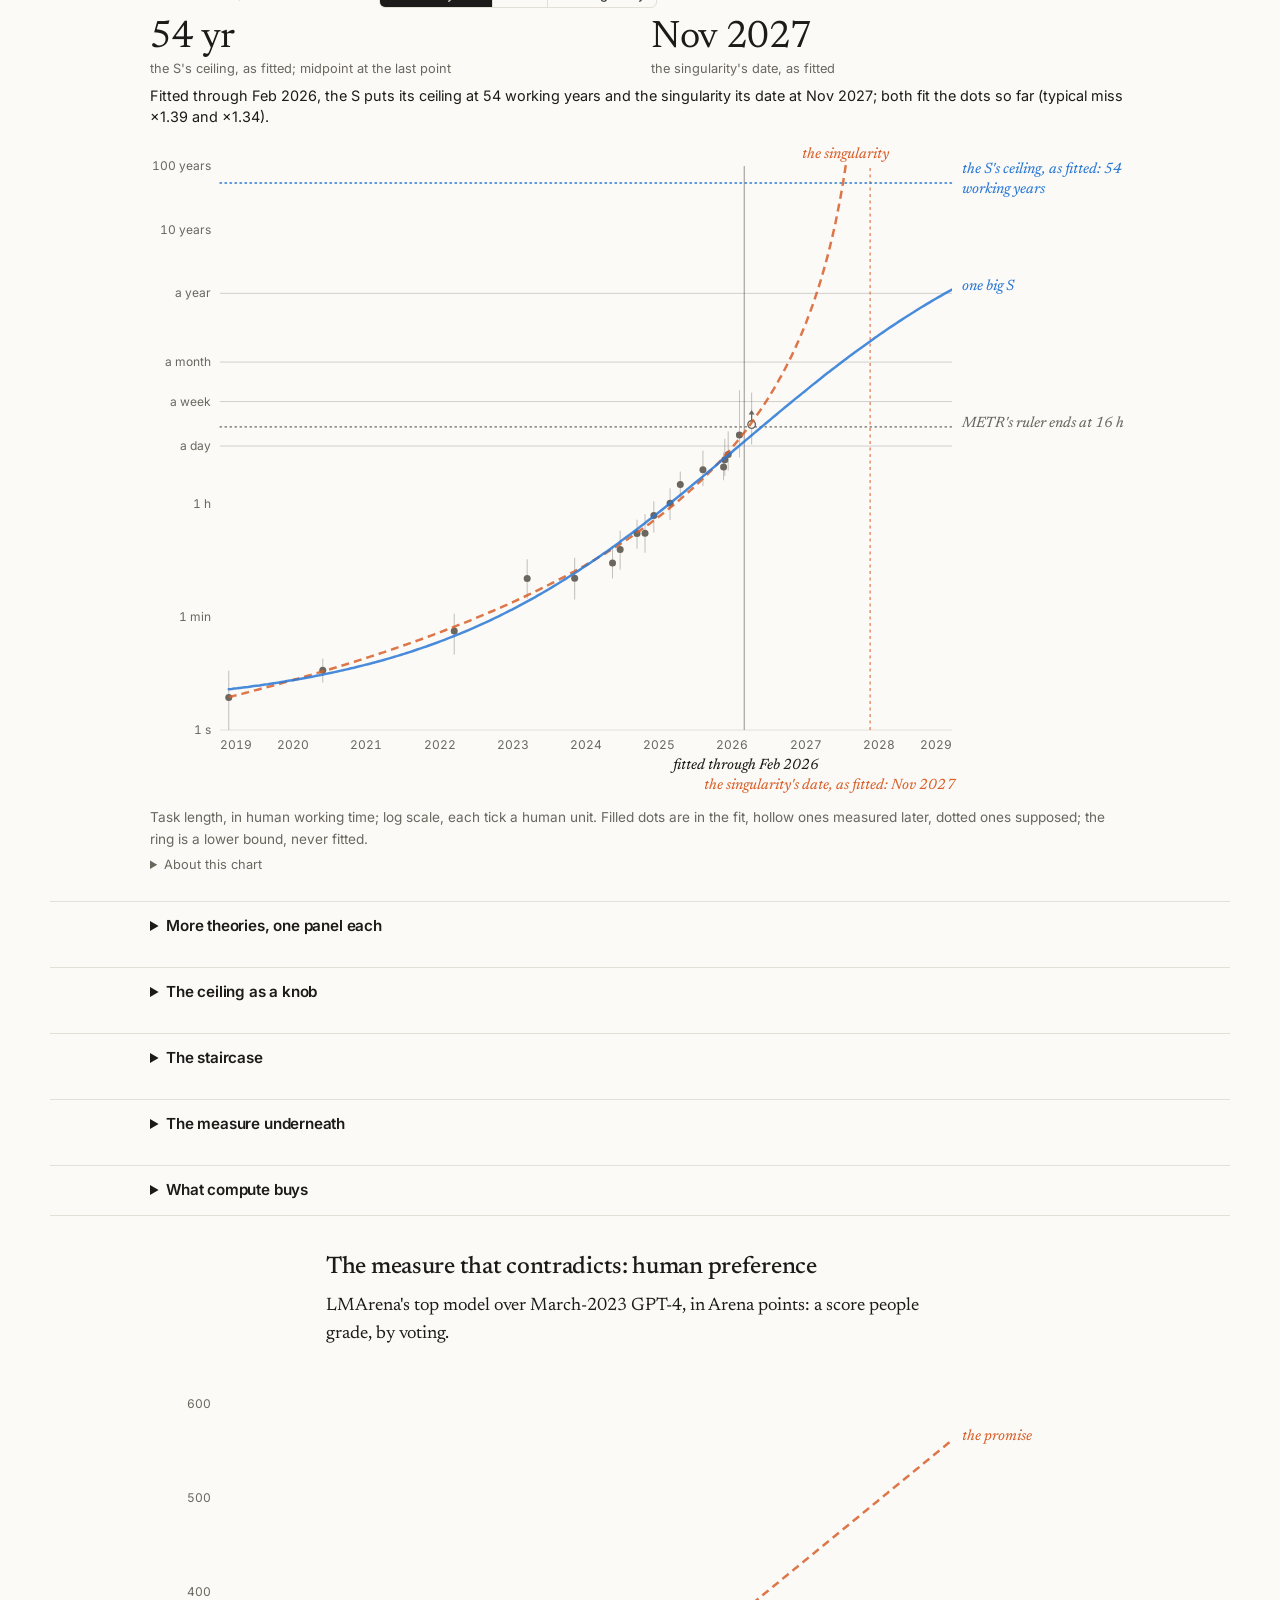
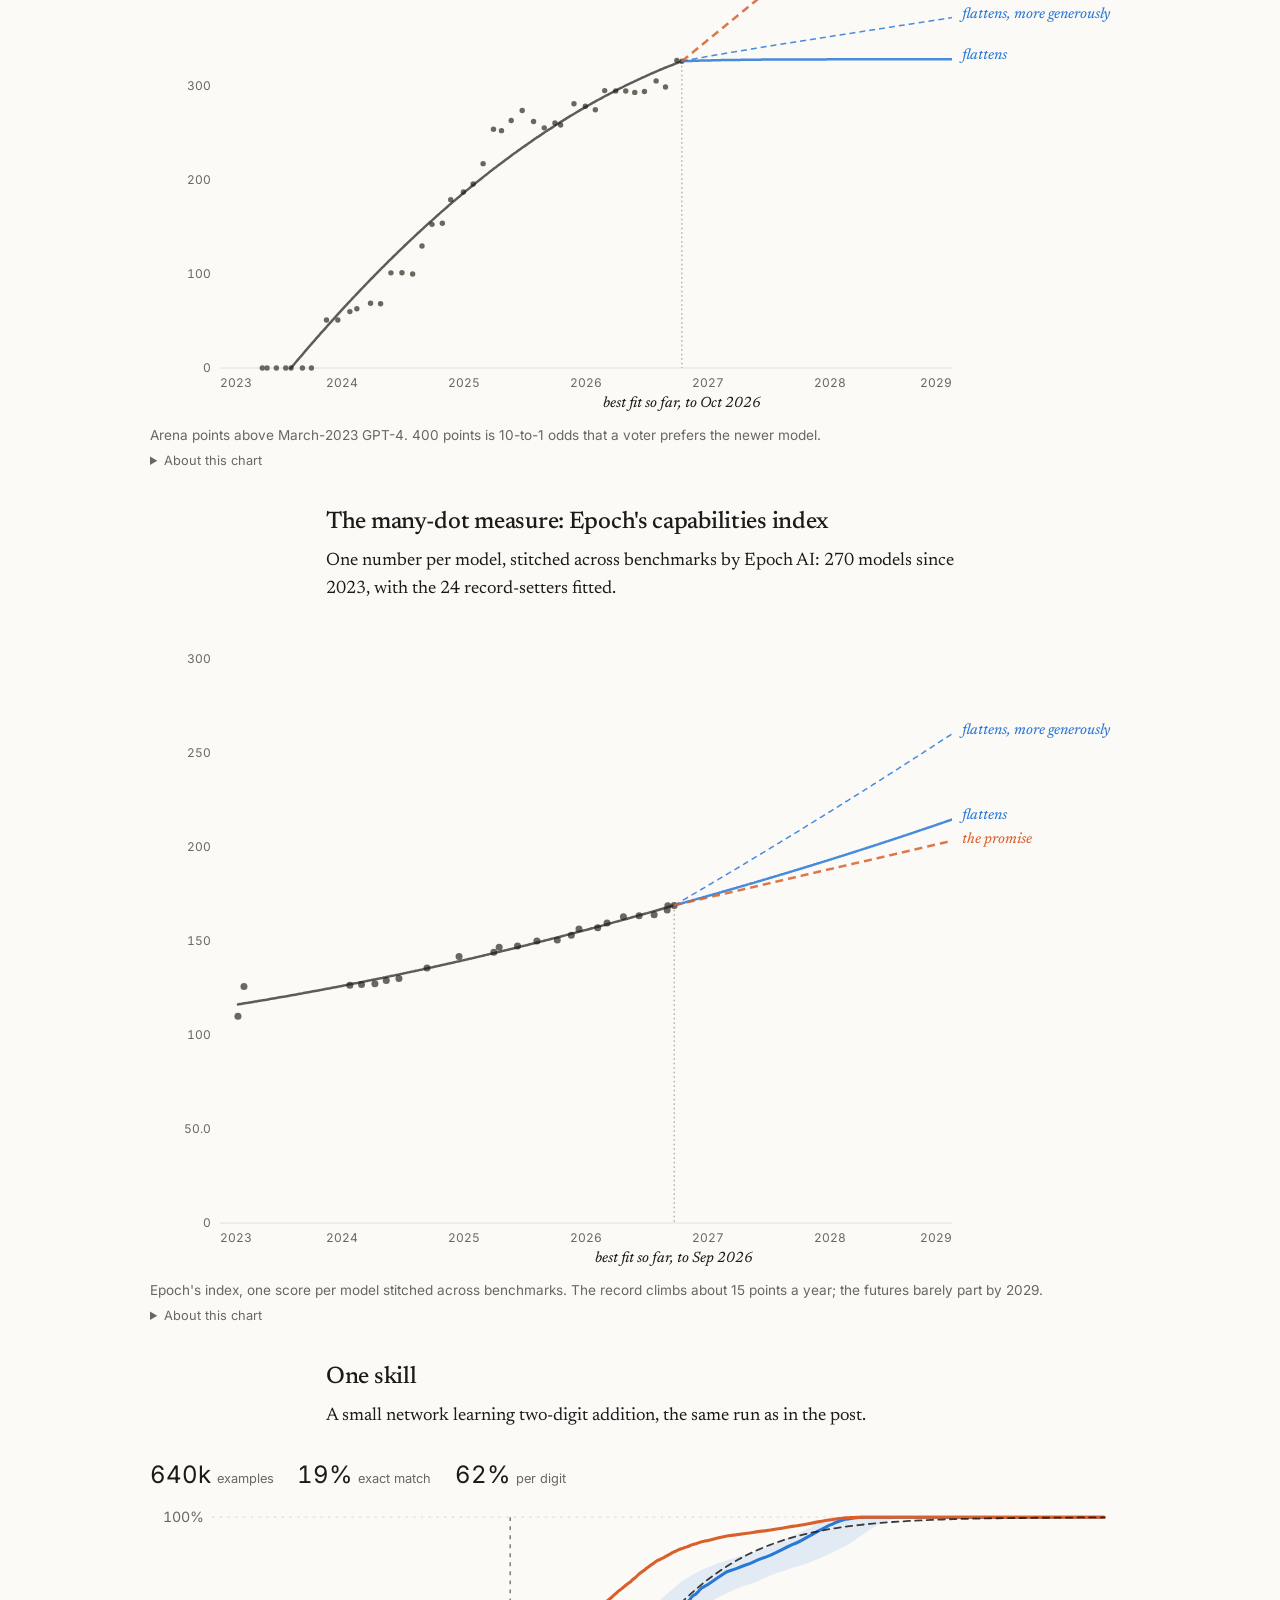
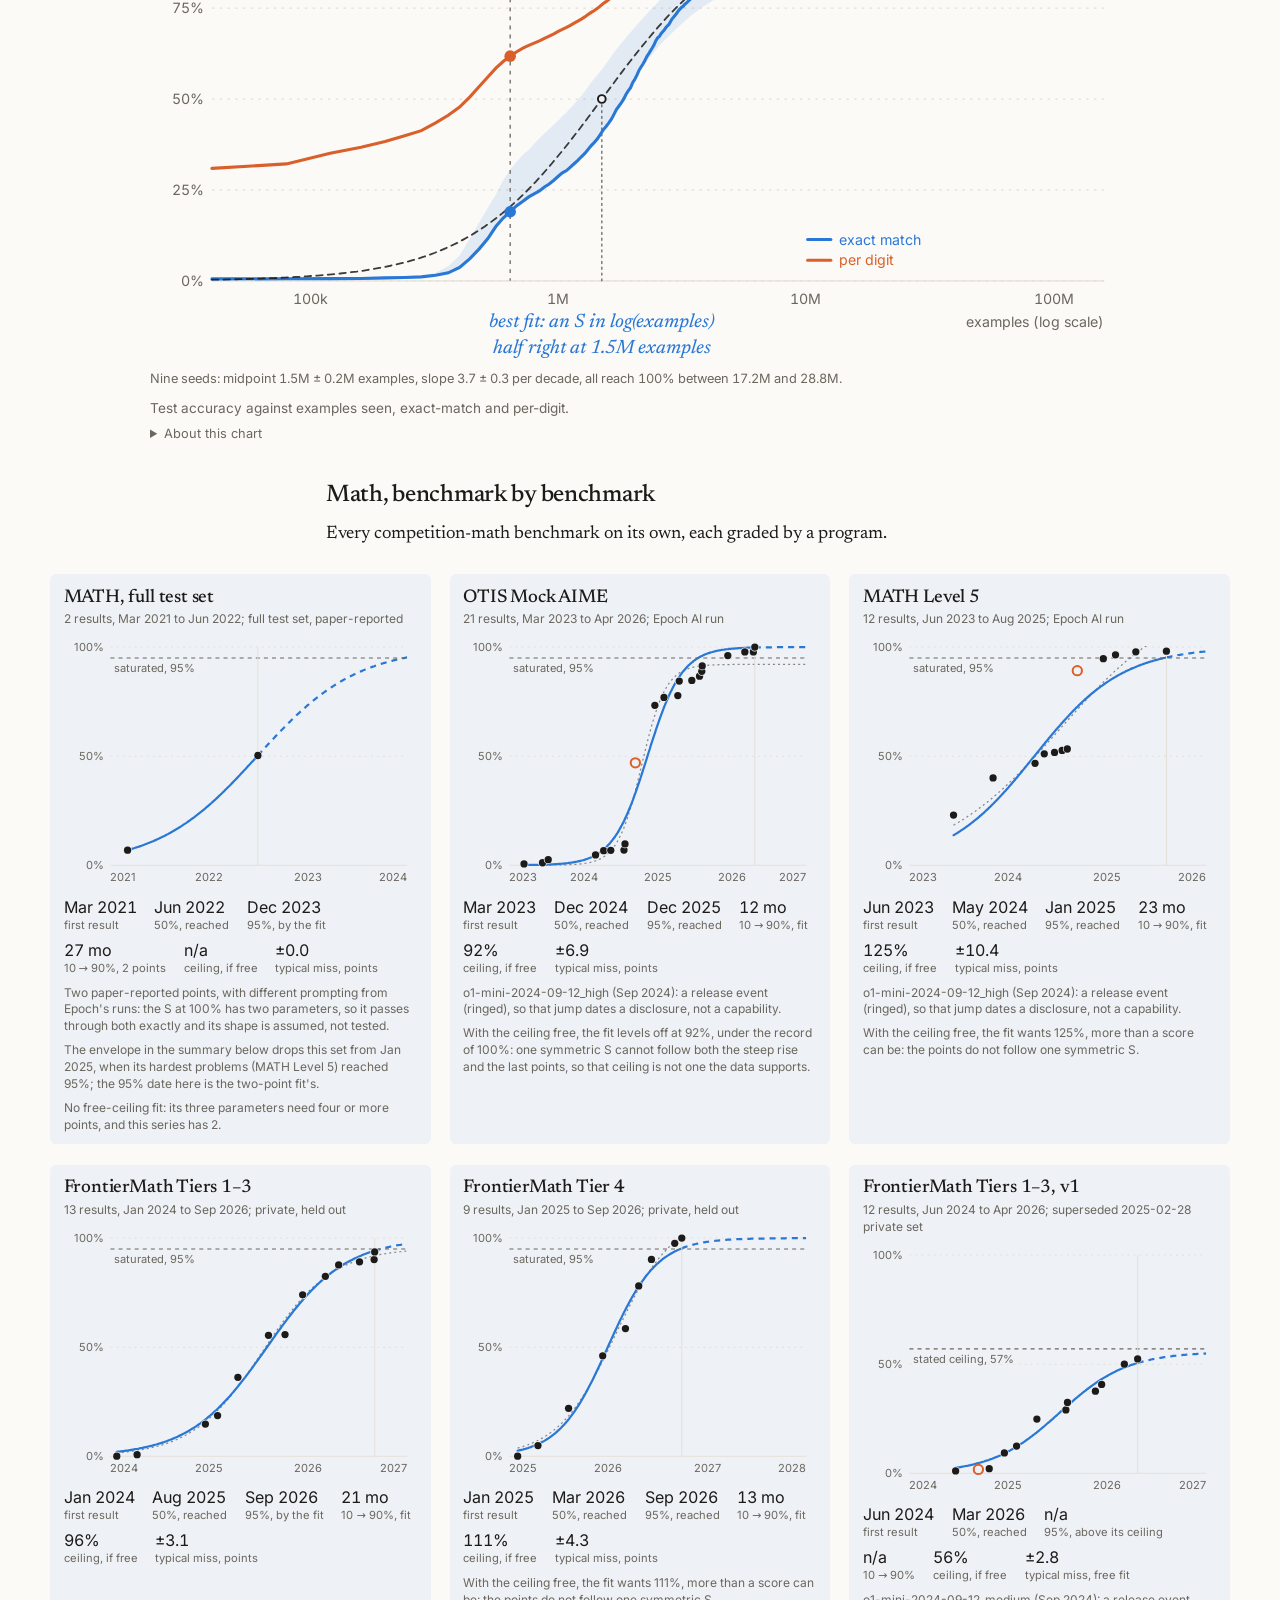
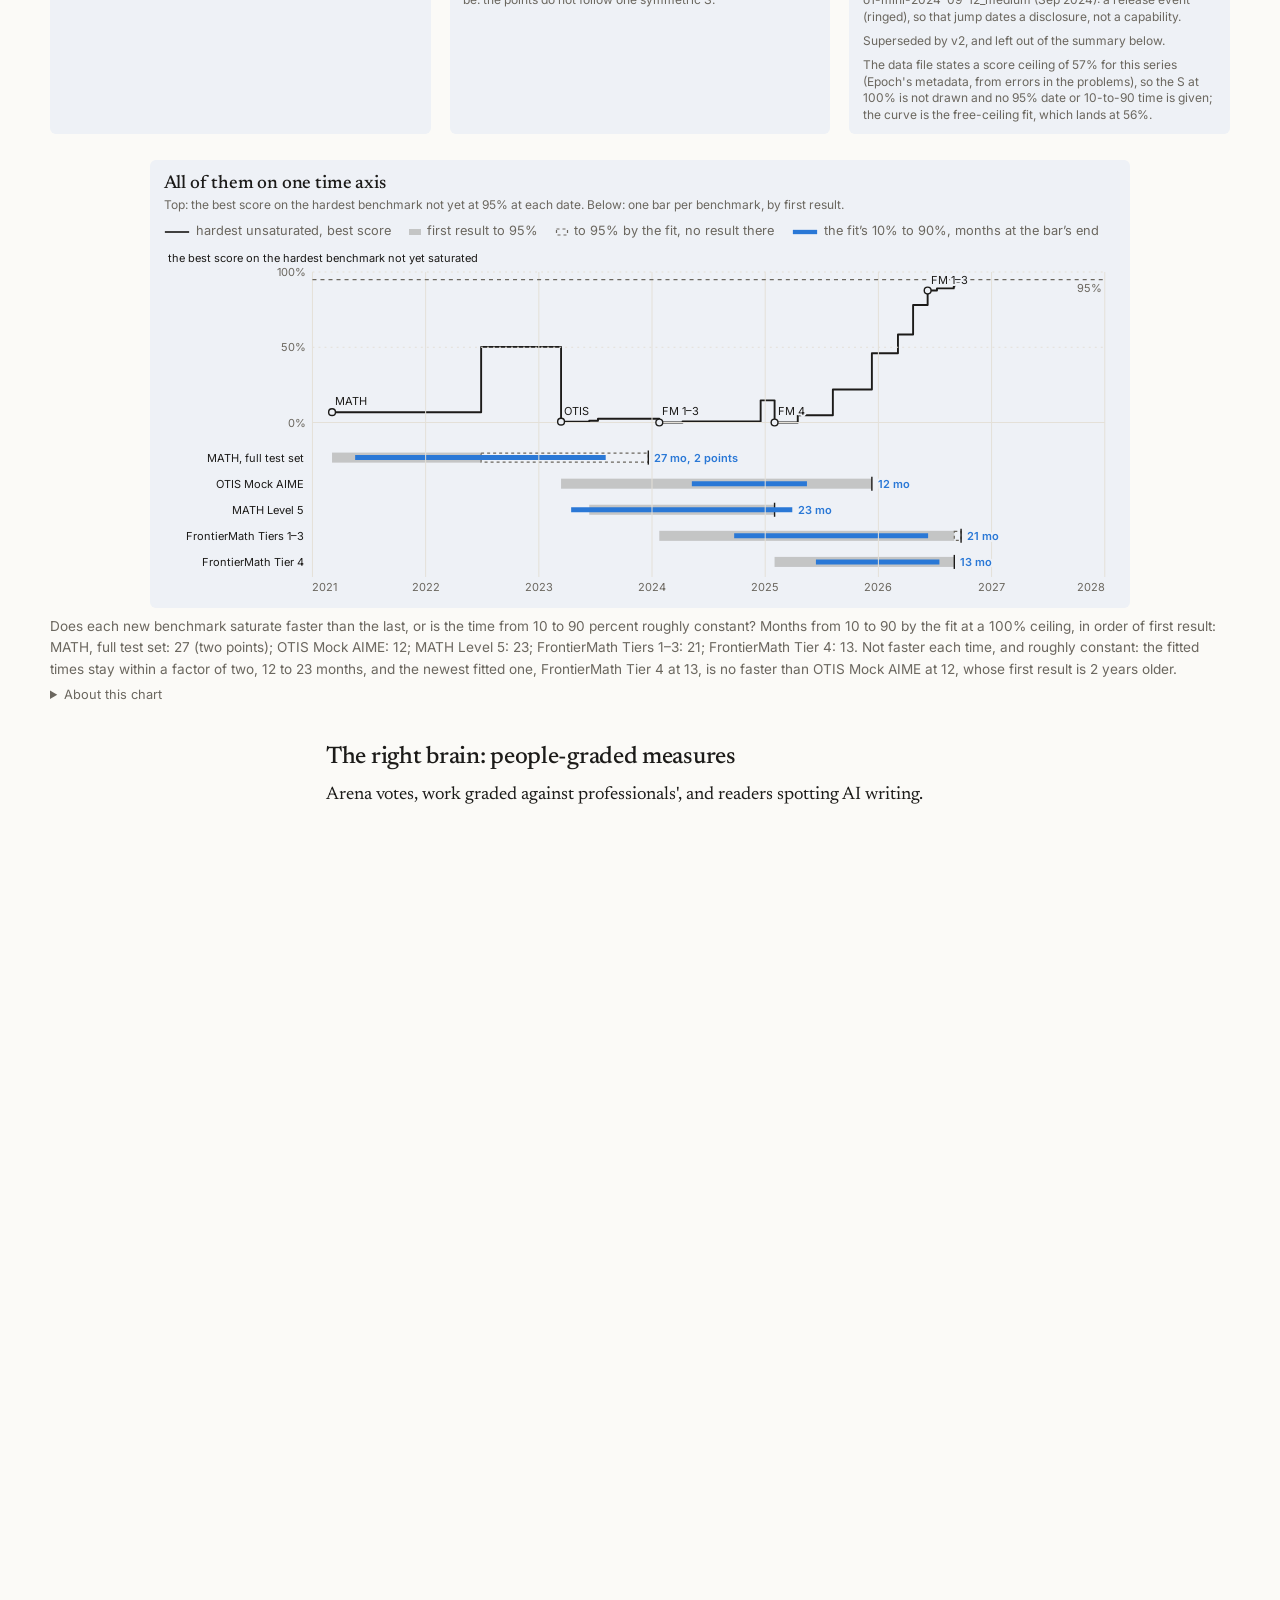
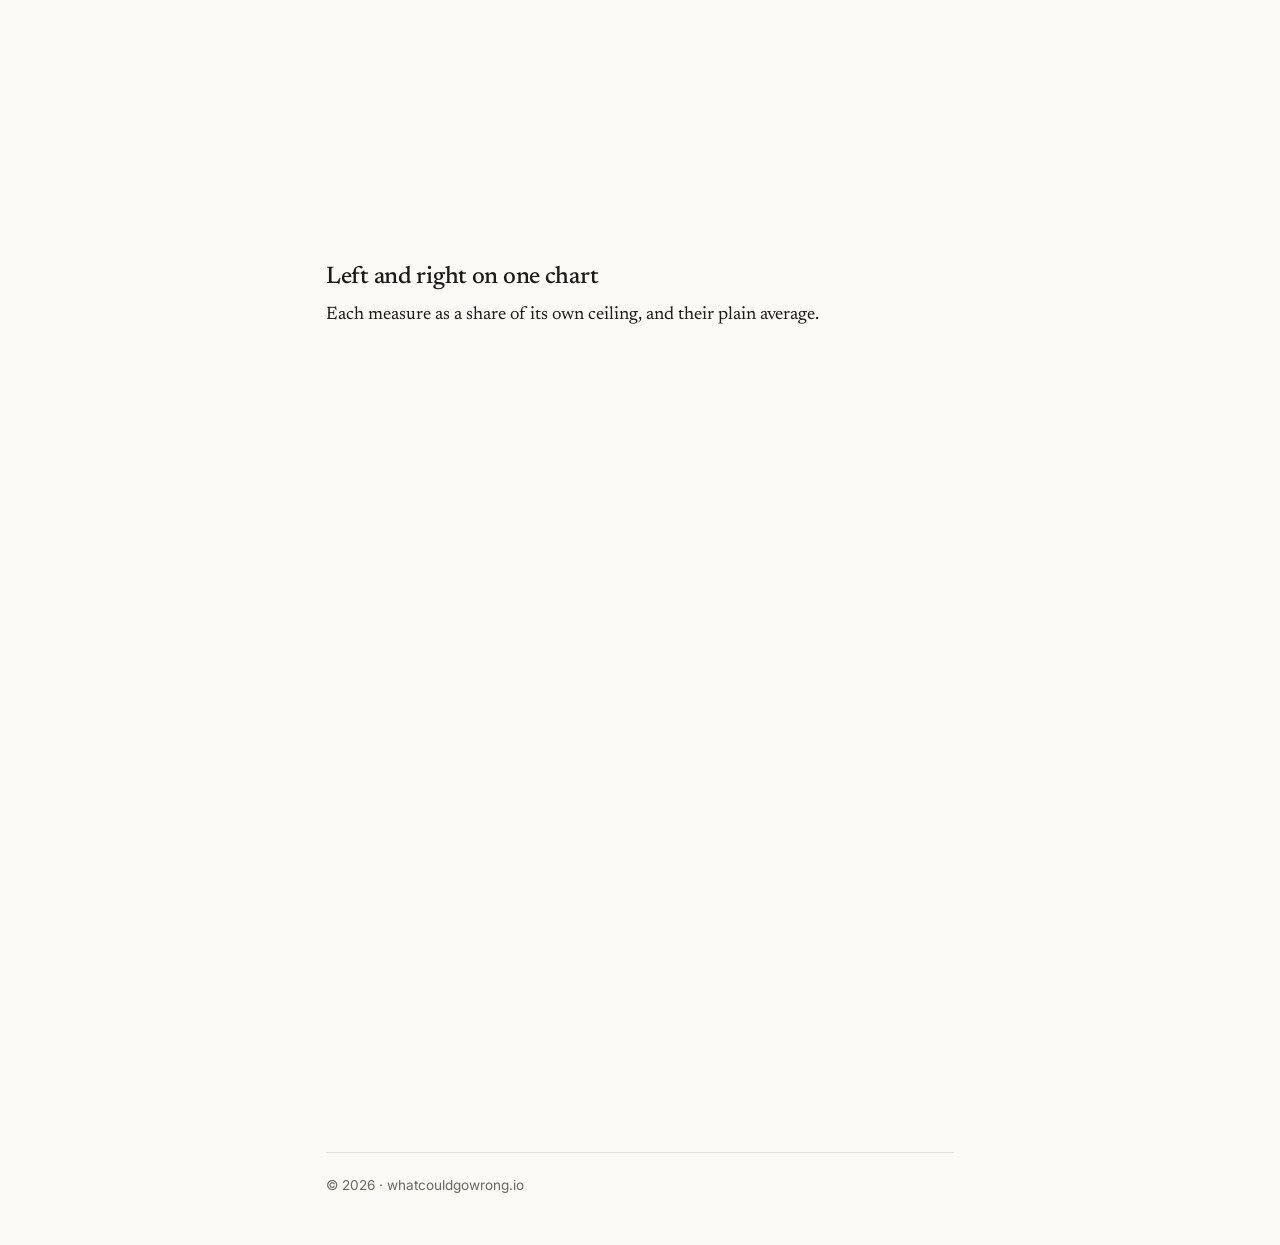
==== commit 0e0000ec: "deploy jakekidd/whatcouldgowrong@b7341dac6d73c7011b9e1c35bbc4b56039a000f0" ====
--- a/lab/index.html
+++ b/lab/index.html
@@ -1,4 +1,4 @@
-<!DOCTYPE html><html lang="en"> <head><meta charset="utf-8"><meta name="viewport" content="width=device-width, initial-scale=1"><title>Curve lab · What Could Go Wrong</title><meta name="description" content="Candidate theories of how an AI capability measure plays out, each fitted to the measurements and run forward to 2029."><meta name="robots" content="noindex, nofollow"><link rel="canonical" href="https://whatcouldgowrong.io/lab/"><meta property="og:site_name" content="What Could Go Wrong"><meta property="og:title" content="Curve lab"><meta property="og:description" content="Candidate theories of how an AI capability measure plays out, each fitted to the measurements and run forward to 2029."><meta property="og:url" content="https://whatcouldgowrong.io/lab/"><meta property="og:type" content="website"><link rel="alternate" type="application/rss+xml" title="What Could Go Wrong" href="/rss.xml"><link rel="icon" href="/favicon.svg" type="image/svg+xml"><meta name="astro-view-transitions-enabled" content="true"><meta name="astro-view-transitions-fallback" content="animate"><script type="module" src="/_astro/ClientRouter.astro_astro_type_script_index_0_lang.CDGfc0hd.js"></script><script type="module" src="https://static.cloudflareinsights.com/beacon.min.js" data-cf-beacon="{&quot;token&quot;: &quot;19ec5477602d4c02a2e986970cef5a21&quot;}"></script><link rel="stylesheet" href="/_astro/start-here.BArHv4Cd.css">
+<!DOCTYPE html><html lang="en"> <head><meta charset="utf-8"><meta name="viewport" content="width=device-width, initial-scale=1"><title>Curve lab · What Could Go Wrong</title><meta name="description" content="Candidate theories of how an AI capability measure plays out, each fitted to the measurements and run forward to 2029."><meta name="robots" content="noindex, nofollow"><link rel="canonical" href="https://whatcouldgowrong.io/lab/"><meta property="og:site_name" content="What Could Go Wrong"><meta property="og:title" content="Curve lab"><meta property="og:description" content="Candidate theories of how an AI capability measure plays out, each fitted to the measurements and run forward to 2029."><meta property="og:url" content="https://whatcouldgowrong.io/lab/"><meta property="og:type" content="website"><link rel="alternate" type="application/rss+xml" title="What Could Go Wrong" href="/rss.xml"><link rel="icon" href="/favicon.svg" type="image/svg+xml"><meta name="astro-view-transitions-enabled" content="true"><meta name="astro-view-transitions-fallback" content="animate"><script type="module" src="/_astro/ClientRouter.astro_astro_type_script_index_0_lang.CDGfc0hd.js"></script><script type="module" src="https://static.cloudflareinsights.com/beacon.min.js" data-cf-beacon="{&quot;token&quot;: &quot;19ec5477602d4c02a2e986970cef5a21&quot;}"></script><link rel="stylesheet" href="/_astro/start-here.BRBJrZNT.css">
 <style>.lab[data-astro-cid-t3nv4xef]{width:min(1180px,calc(100vw - 32px));margin-left:calc(50% - min(590px,50vw - 16px))}.col[data-astro-cid-t3nv4xef]{max-width:calc(66ch - 32px);margin:0 auto}.wide[data-astro-cid-t3nv4xef]{max-width:980px;margin:0 auto}section[data-astro-cid-t3nv4xef]{margin-top:1rem}h3[data-astro-cid-t3nv4xef]{margin-top:2.2rem}.drawer[data-astro-cid-t3nv4xef]{margin:1.2rem auto 0;border-top:1px solid var(--rule)}.drawer[data-astro-cid-t3nv4xef]>summary[data-astro-cid-t3nv4xef]{max-width:980px;margin:0 auto;padding:.75rem 0 .6rem;font-family:var(--sans);font-size:.95rem;font-weight:600;color:var(--fg);cursor:pointer}.drawer[data-astro-cid-t3nv4xef]>summary[data-astro-cid-t3nv4xef]:hover{color:var(--accent-ink)}.drawer__h[data-astro-cid-t3nv4xef]{display:inline;font:inherit;color:inherit;margin:0;padding:0;border:0}.drawer__intro[data-astro-cid-t3nv4xef]{max-width:calc(66ch - 32px);margin:0 auto .6rem;font-size:.95rem;color:var(--fg)}.drawer[data-astro-cid-t3nv4xef]:last-of-type{border-bottom:1px solid var(--rule);padding-bottom:.2rem}
 </style></head> <body data-dev="false"> <!-- First focusable thing on every page. tabindex="-1" on main lets the jump
-         move keyboard focus, not just the scroll position. --> <a class="skip" href="#content">Skip to content</a> <div class="wrap"> <header class="site"> <a class="name" href="/">What Could Go Wrong</a> <nav> <a href="/">Posts</a> <a href="/start-here">Start here</a> <a href="/rss.xml">RSS</a> </nav> </header> <main id="content" tabindex="-1"> <div class="lab" data-astro-cid-t3nv4xef> <div class="col" data-astro-cid-t3nv4xef> <h1 data-astro-cid-t3nv4xef>Curve lab</h1> <p class="lede" data-astro-cid-t3nv4xef>A workbench for the first post, kept off the menu. Theories of how a measure grows, fitted to its points and run to 2029; the detail is in the drawers.</p> </div> <section aria-labelledby="lab-metr" data-astro-cid-t3nv4xef> <div class="col" data-astro-cid-t3nv4xef> <h2 id="lab-metr" data-astro-cid-t3nv4xef>Their measure: METR task horizon</h2> <p data-astro-cid-t3nv4xef>How long a task, in human working time, an agent finishes half the time.</p> </div> <div class="wide" data-astro-cid-t3nv4xef> <div class="viz" data-viz="lab-contenders" data-src="/data/metr_horizon.json" data-astro-cid-t3nv4xef></div> <div class="viz" data-viz="lab-shortlist" data-src="/data/metr_horizon.json" data-cut="2024.9" data-astro-cid-t3nv4xef></div> </div> <div class="col" data-astro-cid-t3nv4xef> <h3 id="lab-floor" data-astro-cid-t3nv4xef>The floor doesn't know the ceiling</h3> <p data-astro-cid-t3nv4xef>Refit both on the points up to a month, then past the last one along a path you pick.</p> </div> <div class="wide" data-astro-cid-t3nv4xef> <div class="viz" data-viz="lab-fit-through" data-src="/data/metr_horizon.json" data-from="2024" data-astro-cid-t3nv4xef></div> </div> <details class="drawer" data-astro-cid-t3nv4xef> <summary data-astro-cid-t3nv4xef><h3 class="drawer__h" data-astro-cid-t3nv4xef>More theories, one panel each</h3></summary> <p class="drawer__intro" data-astro-cid-t3nv4xef>Every theory, one row each, then all of them on one chart and ranked.</p> <div class="viz" data-viz="lab-panel" data-src="/data/metr_horizon.json" data-space="log" data-group="pure" data-astro-cid-t3nv4xef></div> <div class="wide" data-astro-cid-t3nv4xef> <div class="viz" data-viz="lab-overlay" data-src="/data/metr_horizon.json" data-space="log" data-astro-cid-t3nv4xef></div> <div class="viz" data-viz="lab-rank" data-src="/data/metr_horizon.json" data-space="log" data-group="pure" data-cut="2024.9" data-astro-cid-t3nv4xef></div> </div> </details> <details class="drawer" data-astro-cid-t3nv4xef> <summary data-astro-cid-t3nv4xef><h3 class="drawer__h" data-astro-cid-t3nv4xef>The ceiling as a knob</h3></summary> <p class="drawer__intro" data-astro-cid-t3nv4xef>A ceiling imposed, not fitted: a wall we put there to see what the curves do against it. Fitted jointly, METR's points never pay for one, so it starts at none.</p> <div class="wide" data-astro-cid-t3nv4xef> <div id="lab-ceiling" class="viz" data-astro-cid-t3nv4xef></div> </div> </details> <details class="drawer" data-astro-cid-t3nv4xef> <summary data-astro-cid-t3nv4xef><h3 class="drawer__h" data-astro-cid-t3nv4xef>The staircase</h3></summary> <p class="drawer__intro" data-astro-cid-t3nv4xef>Steps are a reading of the same dots, and the dates in a step model are a choice, so the lab shows the shape and not a forecast.</p> <div class="wide" data-astro-cid-t3nv4xef> <div class="viz" data-viz="lab-steps" data-src="/data/metr_horizon.json" data-until="2030" data-astro-cid-t3nv4xef></div> </div> </details> <details class="drawer" data-astro-cid-t3nv4xef> <summary data-astro-cid-t3nv4xef><h3 class="drawer__h" data-astro-cid-t3nv4xef>The measure underneath</h3></summary> <p class="drawer__intro" data-astro-cid-t3nv4xef>METR's number as a transform of per-step reliability.</p> <div class="wide" data-astro-cid-t3nv4xef> <div class="viz" data-viz="two-measures" data-astro-cid-t3nv4xef></div> </div> </details> <details class="drawer" data-astro-cid-t3nv4xef> <summary data-astro-cid-t3nv4xef><h3 class="drawer__h" data-astro-cid-t3nv4xef>What compute buys</h3></summary> <p class="drawer__intro" data-astro-cid-t3nv4xef>The same horizons against each model's training compute, where Epoch has an estimate: the trend with the spending taken out, as far as the data allows.</p> <div class="wide" data-astro-cid-t3nv4xef> <div class="viz" data-viz="lab-compute" data-src="/data/metr_compute.json" data-caption="Each dot is a model METR timed and Epoch AI priced: how long a task it finishes half the time, against the compute that trained it. The line is the going rate, dashed where it runs past the last estimate." data-note="Compute is Epoch AI's estimate of total training compute, from its notable AI models table (CC BY 4.0), drawn with its confidence as the sideways whisker: Confident is within 3×, Likely within 10×, Speculative within 30×; a whisker that reaches the edge of the chart goes on past it (the arrowhead). The upright whisker is METR's 95% interval. Most of METR's models have no estimate at all, since the labs stopped disclosing after 2024, so the line rests on a few early models and nothing after GPT-5. Compute and release date rise together across these models, so this chart cannot by itself tell what the spending bought from what was learned in the meantime: a later model gets more out of each FLOP, and Epoch's figures mostly price pre-training, not the post-training behind the 2024 to 2026 gains." data-astro-cid-t3nv4xef></div> </div> </details> </section> <section aria-labelledby="lab-pref" data-astro-cid-t3nv4xef> <div class="col" data-astro-cid-t3nv4xef> <h2 id="lab-pref" data-astro-cid-t3nv4xef>The measure that contradicts: human preference</h2> <p data-astro-cid-t3nv4xef>LMArena's top model over March-2023 GPT-4, in Arena points: a score people grade, by voting.</p> </div> <div class="wide" data-astro-cid-t3nv4xef> <div class="viz" data-viz="lab-contenders" data-src="/data/preference.json" data-field="gap_vs_anchor" data-space="linear" data-unit="points" data-ylabel="Arena points above March-2023 GPT-4" data-astro-cid-t3nv4xef></div> </div> </section> <section aria-labelledby="lab-eci" data-astro-cid-t3nv4xef> <div class="col" data-astro-cid-t3nv4xef> <h2 id="lab-eci" data-astro-cid-t3nv4xef>The many-dot measure: Epoch's capabilities index</h2> <p data-astro-cid-t3nv4xef>One number per model, stitched across benchmarks by Epoch AI: 270 models since 2023, with the 24 record-setters fitted.</p> </div> <div class="wide" data-astro-cid-t3nv4xef> <div class="viz" data-viz="lab-contenders" data-src="/data/epoch_eci.json" data-fan="preference" data-space="linear" data-unit="points" data-ylabel="Epoch Capabilities Index" data-caption="Epoch's index, one score per model stitched across benchmarks. The record climbs about 15 points a year; the futures barely part by 2029." data-astro-cid-t3nv4xef></div> </div> </section> <section aria-labelledby="lab-skill" data-astro-cid-t3nv4xef> <div class="col" data-astro-cid-t3nv4xef> <h2 id="lab-skill" data-astro-cid-t3nv4xef>One skill</h2> <p data-astro-cid-t3nv4xef>A small network learning two-digit addition, the same run as in the post.</p> </div> <div class="wide" data-astro-cid-t3nv4xef> <div class="viz" data-viz="series" data-src="/data/addition.json" data-band="/data/addition-seeds.json" data-x="examples" data-y="test_exact,test_digit" data-labels="exact match,per digit" data-xlog="1" data-at="640000" data-caption="Test accuracy against examples seen, exact-match and per-digit." data-note="A numpy network, 40 percent of all 10,000 pairs for training. The band is seven seeds of the same run, the thin line the logistic at their mean. Script and runs are in experiments/addition." data-astro-cid-t3nv4xef></div> </div> </section> <!-- The next three sections are src/viz/lab2.js's components. --> <section aria-labelledby="lab-mathbench" data-astro-cid-t3nv4xef> <div class="col" data-astro-cid-t3nv4xef> <h2 id="lab-mathbench" data-astro-cid-t3nv4xef>Math, benchmark by benchmark</h2> <p data-astro-cid-t3nv4xef>Every competition-math benchmark on its own, each graded by a program.</p> </div> <div class="viz" data-viz="lab-saturation-fits" data-src="/data/math_competition.json" data-exclude="Erd" data-astro-cid-t3nv4xef></div> </section> <section aria-labelledby="lab-rightbrain" data-astro-cid-t3nv4xef> <div class="col" data-astro-cid-t3nv4xef> <h2 id="lab-rightbrain" data-astro-cid-t3nv4xef>The right brain: people-graded measures</h2> <p data-astro-cid-t3nv4xef>Arena votes, work graded against professionals', and readers spotting AI writing.</p> </div> <div class="viz" data-viz="lab-judgment" data-src="/data/preference.json" data-astro-cid-t3nv4xef></div> </section> <section aria-labelledby="lab-sides" data-astro-cid-t3nv4xef> <div class="col" data-astro-cid-t3nv4xef> <h2 id="lab-sides" data-astro-cid-t3nv4xef>Left and right on one chart</h2> <p data-astro-cid-t3nv4xef>Each measure as a share of its own ceiling, and their plain average.</p> </div> <div class="wide" data-astro-cid-t3nv4xef> <div class="viz" data-viz="lab-sides" data-math="/data/math_competition.json" data-exclude="Erd" data-metr="/data/metr_horizon.json" data-pref="/data/preference.json" data-astro-cid-t3nv4xef></div> </div> </section> </div> </main> <script type="module">let n=null;function a(){if(n?.disconnect(),n=null,matchMedia("(prefers-reduced-motion: reduce)").matches||!("IntersectionObserver"in window))return;const i=[...document.querySelectorAll("main .viz, main figure")],o=i.filter(e=>!i.some(t=>t!==e&&t.contains(e)));n=new IntersectionObserver(e=>{for(const t of e){if(!t.isIntersecting)continue;const s=t.target;s.classList.add("appeared"),n?.unobserve(s)}},{rootMargin:"0px 0px -8% 0px"});for(const e of o)e.dataset.appear||(e.dataset.appear="1",e.getBoundingClientRect().top>=innerHeight&&e.classList.add("will-appear")),e.classList.contains("will-appear")&&!e.classList.contains("appeared")&&n.observe(e)}document.addEventListener("astro:page-load",a);document.readyState!=="loading"?a():document.addEventListener("DOMContentLoaded",a);</script> <script type="module" src="/_astro/Base.astro_astro_type_script_index_1_lang.BwVsH0lG.js"></script> <footer class="site">© 2026 · whatcouldgowrong.io</footer> </div> </body></html> +         move keyboard focus, not just the scroll position. --> <a class="skip" href="#content">Skip to content</a> <div class="wrap"> <header class="site"> <a class="name" href="/">What Could Go Wrong</a> <nav> <a href="/">Posts</a> <a href="/start-here">Start here</a> <a href="/rss.xml">RSS</a> </nav> </header> <main id="content" tabindex="-1"> <div class="lab" data-astro-cid-t3nv4xef> <div class="col" data-astro-cid-t3nv4xef> <h1 data-astro-cid-t3nv4xef>Curve lab</h1> <p class="lede" data-astro-cid-t3nv4xef>A workbench for the first post, kept off the menu. Theories of how a measure grows, fitted to its points and run to 2029; the detail is in the drawers.</p> </div> <section aria-labelledby="lab-metr" data-astro-cid-t3nv4xef> <div class="col" data-astro-cid-t3nv4xef> <h2 id="lab-metr" data-astro-cid-t3nv4xef>Their measure: METR task horizon</h2> <p data-astro-cid-t3nv4xef>How long a task, in human working time, an agent finishes half the time.</p> </div> <div class="wide" data-astro-cid-t3nv4xef> <div class="viz" data-viz="lab-contenders" data-src="/data/metr_horizon.json" data-astro-cid-t3nv4xef></div> <div class="viz" data-viz="lab-shortlist" data-src="/data/metr_horizon.json" data-cut="2024.9" data-astro-cid-t3nv4xef></div> </div> <div class="col" data-astro-cid-t3nv4xef> <h3 id="lab-floor" data-astro-cid-t3nv4xef>The floor doesn't know the ceiling</h3> <p data-astro-cid-t3nv4xef>Refit both on the points up to a month, then past the last one along a path you pick.</p> </div> <div class="wide" data-astro-cid-t3nv4xef> <div class="viz" data-viz="lab-fit-through" data-src="/data/metr_horizon.json" data-from="2024" data-astro-cid-t3nv4xef></div> </div> <details class="drawer" data-astro-cid-t3nv4xef> <summary data-astro-cid-t3nv4xef><h3 class="drawer__h" data-astro-cid-t3nv4xef>More theories, one panel each</h3></summary> <p class="drawer__intro" data-astro-cid-t3nv4xef>Every theory, one row each, then all of them on one chart and ranked.</p> <div class="viz" data-viz="lab-panel" data-src="/data/metr_horizon.json" data-space="log" data-group="pure" data-astro-cid-t3nv4xef></div> <div class="wide" data-astro-cid-t3nv4xef> <div class="viz" data-viz="lab-overlay" data-src="/data/metr_horizon.json" data-space="log" data-astro-cid-t3nv4xef></div> <div class="viz" data-viz="lab-rank" data-src="/data/metr_horizon.json" data-space="log" data-group="pure" data-cut="2024.9" data-astro-cid-t3nv4xef></div> </div> </details> <details class="drawer" data-astro-cid-t3nv4xef> <summary data-astro-cid-t3nv4xef><h3 class="drawer__h" data-astro-cid-t3nv4xef>The ceiling as a knob</h3></summary> <p class="drawer__intro" data-astro-cid-t3nv4xef>A ceiling imposed, not fitted: a wall we put there to see what the curves do against it. Fitted jointly, METR's points never pay for one, so it starts at none.</p> <div class="wide" data-astro-cid-t3nv4xef> <div id="lab-ceiling" class="viz" data-astro-cid-t3nv4xef></div> </div> </details> <details class="drawer" data-astro-cid-t3nv4xef> <summary data-astro-cid-t3nv4xef><h3 class="drawer__h" data-astro-cid-t3nv4xef>The staircase</h3></summary> <p class="drawer__intro" data-astro-cid-t3nv4xef>Steps are a reading of the same dots, and the dates in a step model are a choice, so the lab shows the shape and not a forecast.</p> <div class="wide" data-astro-cid-t3nv4xef> <div class="viz" data-viz="lab-steps" data-src="/data/metr_horizon.json" data-until="2030" data-astro-cid-t3nv4xef></div> </div> </details> <details class="drawer" data-astro-cid-t3nv4xef> <summary data-astro-cid-t3nv4xef><h3 class="drawer__h" data-astro-cid-t3nv4xef>The measure underneath</h3></summary> <p class="drawer__intro" data-astro-cid-t3nv4xef>METR's number as a transform of per-step reliability.</p> <div class="wide" data-astro-cid-t3nv4xef> <div class="viz" data-viz="two-measures" data-astro-cid-t3nv4xef></div> </div> </details> <details class="drawer" data-astro-cid-t3nv4xef> <summary data-astro-cid-t3nv4xef><h3 class="drawer__h" data-astro-cid-t3nv4xef>What compute buys</h3></summary> <p class="drawer__intro" data-astro-cid-t3nv4xef>The same horizons against each model's training compute, where Epoch has an estimate: the trend with the spending taken out, as far as the data allows.</p> <div class="wide" data-astro-cid-t3nv4xef> <div class="viz" data-viz="lab-compute" data-src="/data/metr_compute.json" data-caption="Each dot is a model METR timed and Epoch AI priced: how long a task it finishes half the time, against the compute that trained it. The line is the going rate, dashed where it runs past the last estimate." data-note="Compute is Epoch AI's estimate of total training compute, from its notable AI models table (CC BY 4.0), drawn with its confidence as the sideways whisker: Confident is within 3×, Likely within 10×, Speculative within 30×; a whisker that reaches the edge of the chart goes on past it (the arrowhead). The upright whisker is METR's 95% interval. Most of METR's models have no estimate at all, since the labs stopped disclosing after 2024, so the line rests on a few early models and nothing after GPT-5. Compute and release date rise together across these models, so this chart cannot by itself tell what the spending bought from what was learned in the meantime: a later model gets more out of each FLOP, and Epoch's figures mostly price pre-training, not the post-training behind the 2024 to 2026 gains." data-astro-cid-t3nv4xef></div> </div> </details> </section> <section aria-labelledby="lab-pref" data-astro-cid-t3nv4xef> <div class="col" data-astro-cid-t3nv4xef> <h2 id="lab-pref" data-astro-cid-t3nv4xef>The measure that contradicts: human preference</h2> <p data-astro-cid-t3nv4xef>LMArena's top model over March-2023 GPT-4, in Arena points: a score people grade, by voting.</p> </div> <div class="wide" data-astro-cid-t3nv4xef> <div class="viz" data-viz="lab-contenders" data-src="/data/preference.json" data-field="gap_vs_anchor" data-space="linear" data-unit="points" data-ylabel="Arena points above March-2023 GPT-4" data-astro-cid-t3nv4xef></div> </div> </section> <section aria-labelledby="lab-eci" data-astro-cid-t3nv4xef> <div class="col" data-astro-cid-t3nv4xef> <h2 id="lab-eci" data-astro-cid-t3nv4xef>The many-dot measure: Epoch's capabilities index</h2> <p data-astro-cid-t3nv4xef>One number per model, stitched across benchmarks by Epoch AI: 270 models since 2023, with the 24 record-setters fitted.</p> </div> <div class="wide" data-astro-cid-t3nv4xef> <div class="viz" data-viz="lab-contenders" data-src="/data/epoch_eci.json" data-fan="preference" data-space="linear" data-unit="points" data-ylabel="Epoch Capabilities Index" data-caption="Epoch's index, one score per model stitched across benchmarks. The record climbs about 15 points a year; the futures barely part by 2029." data-astro-cid-t3nv4xef></div> </div> </section> <section aria-labelledby="lab-skill" data-astro-cid-t3nv4xef> <div class="col" data-astro-cid-t3nv4xef> <h2 id="lab-skill" data-astro-cid-t3nv4xef>One skill</h2> <p data-astro-cid-t3nv4xef>A small network learning two-digit addition, the same run as in the post.</p> </div> <div class="wide" data-astro-cid-t3nv4xef> <div class="viz" data-viz="series" data-src="/data/addition.json" data-band="/data/addition-seeds.json" data-x="examples" data-y="test_exact,test_digit" data-labels="exact match,per digit" data-xlog="1" data-at="640000" data-caption="Test accuracy against examples seen, exact-match and per-digit." data-note="A numpy network, 40 percent of all 10,000 pairs for training. The band is seven seeds of the same run, the thin line the logistic at their mean. Script and runs are in experiments/addition." data-astro-cid-t3nv4xef></div> </div> </section> <!-- The next three sections are src/viz/lab2.js's components. --> <section aria-labelledby="lab-mathbench" data-astro-cid-t3nv4xef> <div class="col" data-astro-cid-t3nv4xef> <h2 id="lab-mathbench" data-astro-cid-t3nv4xef>Math, benchmark by benchmark</h2> <p data-astro-cid-t3nv4xef>Every competition-math benchmark on its own, each graded by a program.</p> </div> <div class="viz" data-viz="lab-saturation-fits" data-src="/data/math_competition.json" data-exclude="Erd" data-astro-cid-t3nv4xef></div> </section> <section aria-labelledby="lab-rightbrain" data-astro-cid-t3nv4xef> <div class="col" data-astro-cid-t3nv4xef> <h2 id="lab-rightbrain" data-astro-cid-t3nv4xef>The right brain: people-graded measures</h2> <p data-astro-cid-t3nv4xef>Arena votes, work graded against professionals', and readers spotting AI writing.</p> </div> <div class="viz" data-viz="lab-judgment" data-src="/data/preference.json" data-astro-cid-t3nv4xef></div> </section> <section aria-labelledby="lab-sides" data-astro-cid-t3nv4xef> <div class="col" data-astro-cid-t3nv4xef> <h2 id="lab-sides" data-astro-cid-t3nv4xef>Left and right on one chart</h2> <p data-astro-cid-t3nv4xef>Each measure as a share of its own ceiling, and their plain average.</p> </div> <div class="wide" data-astro-cid-t3nv4xef> <div class="viz" data-viz="lab-sides" data-math="/data/math_competition.json" data-exclude="Erd" data-metr="/data/metr_horizon.json" data-pref="/data/preference.json" data-astro-cid-t3nv4xef></div> </div> </section> </div> </main> <script type="module">let n=null;function a(){if(n?.disconnect(),n=null,matchMedia("(prefers-reduced-motion: reduce)").matches||!("IntersectionObserver"in window))return;const i=[...document.querySelectorAll("main .viz, main figure")],o=i.filter(e=>!i.some(t=>t!==e&&t.contains(e)));n=new IntersectionObserver(e=>{for(const t of e){if(!t.isIntersecting)continue;const s=t.target;s.classList.add("appeared"),n?.unobserve(s)}},{rootMargin:"0px 0px -8% 0px"});for(const e of o)e.dataset.appear||(e.dataset.appear="1",e.getBoundingClientRect().top>=innerHeight&&e.classList.add("will-appear")),e.classList.contains("will-appear")&&!e.classList.contains("appeared")&&n.observe(e)}document.addEventListener("astro:page-load",a);document.readyState!=="loading"?a():document.addEventListener("DOMContentLoaded",a);</script> <script type="module" src="/_astro/Base.astro_astro_type_script_index_1_lang.DOIoFpdG.js"></script> <footer class="site">© 2026 · whatcouldgowrong.io</footer> </div> </body></html> 
--- a/_astro/start-here.BRBJrZNT.css
+++ b/_astro/start-here.BRBJrZNT.css
@@ -0,0 +1 @@
+@font-face{font-family:Newsreader Variable;font-style:normal;font-display:swap;font-weight:200 800;src:url(/_astro/newsreader-vietnamese-wght-normal.Czsa-EzN.woff2) format("woff2-variations");unicode-range:U+0102-0103,U+0110-0111,U+0128-0129,U+0168-0169,U+01A0-01A1,U+01AF-01B0,U+0300-0301,U+0303-0304,U+0308-0309,U+0323,U+0329,U+1EA0-1EF9,U+20AB}@font-face{font-family:Newsreader Variable;font-style:normal;font-display:swap;font-weight:200 800;src:url(/_astro/newsreader-latin-ext-wght-normal.C-3rgBeH.woff2) format("woff2-variations");unicode-range:U+0100-02BA,U+02BD-02C5,U+02C7-02CC,U+02CE-02D7,U+02DD-02FF,U+0304,U+0308,U+0329,U+1D00-1DBF,U+1E00-1E9F,U+1EF2-1EFF,U+2020,U+20A0-20AB,U+20AD-20C0,U+2113,U+2C60-2C7F,U+A720-A7FF}@font-face{font-family:Newsreader Variable;font-style:normal;font-display:swap;font-weight:200 800;src:url(/_astro/newsreader-latin-wght-normal.CCVVNp6i.woff2) format("woff2-variations");unicode-range:U+0000-00FF,U+0131,U+0152-0153,U+02BB-02BC,U+02C6,U+02DA,U+02DC,U+0304,U+0308,U+0329,U+2000-206F,U+20AC,U+2122,U+2191,U+2193,U+2212,U+2215,U+FEFF,U+FFFD}@font-face{font-family:Newsreader Variable;font-style:italic;font-display:swap;font-weight:200 800;src:url(/_astro/newsreader-vietnamese-wght-italic.xAqemagA.woff2) format("woff2-variations");unicode-range:U+0102-0103,U+0110-0111,U+0128-0129,U+0168-0169,U+01A0-01A1,U+01AF-01B0,U+0300-0301,U+0303-0304,U+0308-0309,U+0323,U+0329,U+1EA0-1EF9,U+20AB}@font-face{font-family:Newsreader Variable;font-style:italic;font-display:swap;font-weight:200 800;src:url(/_astro/newsreader-latin-ext-wght-italic.DFS986qL.woff2) format("woff2-variations");unicode-range:U+0100-02BA,U+02BD-02C5,U+02C7-02CC,U+02CE-02D7,U+02DD-02FF,U+0304,U+0308,U+0329,U+1D00-1DBF,U+1E00-1E9F,U+1EF2-1EFF,U+2020,U+20A0-20AB,U+20AD-20C0,U+2113,U+2C60-2C7F,U+A720-A7FF}@font-face{font-family:Newsreader Variable;font-style:italic;font-display:swap;font-weight:200 800;src:url(/_astro/newsreader-latin-wght-italic.Bxi8ein9.woff2) format("woff2-variations");unicode-range:U+0000-00FF,U+0131,U+0152-0153,U+02BB-02BC,U+02C6,U+02DA,U+02DC,U+0304,U+0308,U+0329,U+2000-206F,U+20AC,U+2122,U+2191,U+2193,U+2212,U+2215,U+FEFF,U+FFFD}@font-face{font-family:Inter Variable;font-style:normal;font-display:swap;font-weight:100 900;src:url(/_astro/inter-cyrillic-ext-wght-normal.BOeWTOD4.woff2) format("woff2-variations");unicode-range:U+0460-052F,U+1C80-1C8A,U+20B4,U+2DE0-2DFF,U+A640-A69F,U+FE2E-FE2F}@font-face{font-family:Inter Variable;font-style:normal;font-display:swap;font-weight:100 900;src:url(/_astro/inter-cyrillic-wght-normal.DqGufNeO.woff2) format("woff2-variations");unicode-range:U+0301,U+0400-045F,U+0490-0491,U+04B0-04B1,U+2116}@font-face{font-family:Inter Variable;font-style:normal;font-display:swap;font-weight:100 900;src:url(/_astro/inter-greek-ext-wght-normal.DlzME5K_.woff2) format("woff2-variations");unicode-range:U+1F00-1FFF}@font-face{font-family:Inter Variable;font-style:normal;font-display:swap;font-weight:100 900;src:url(/_astro/inter-greek-wght-normal.CkhJZR-_.woff2) format("woff2-variations");unicode-range:U+0370-0377,U+037A-037F,U+0384-038A,U+038C,U+038E-03A1,U+03A3-03FF}@font-face{font-family:Inter Variable;font-style:normal;font-display:swap;font-weight:100 900;src:url(/_astro/inter-vietnamese-wght-normal.CBcvBZtf.woff2) format("woff2-variations");unicode-range:U+0102-0103,U+0110-0111,U+0128-0129,U+0168-0169,U+01A0-01A1,U+01AF-01B0,U+0300-0301,U+0303-0304,U+0308-0309,U+0323,U+0329,U+1EA0-1EF9,U+20AB}@font-face{font-family:Inter Variable;font-style:normal;font-display:swap;font-weight:100 900;src:url(/_astro/inter-latin-ext-wght-normal.DO1Apj_S.woff2) format("woff2-variations");unicode-range:U+0100-02BA,U+02BD-02C5,U+02C7-02CC,U+02CE-02D7,U+02DD-02FF,U+0304,U+0308,U+0329,U+1D00-1DBF,U+1E00-1E9F,U+1EF2-1EFF,U+2020,U+20A0-20AB,U+20AD-20C0,U+2113,U+2C60-2C7F,U+A720-A7FF}@font-face{font-family:Inter Variable;font-style:normal;font-display:swap;font-weight:100 900;src:url(/_astro/inter-latin-wght-normal.Dx4kXJAl.woff2) format("woff2-variations");unicode-range:U+0000-00FF,U+0131,U+0152-0153,U+02BB-02BC,U+02C6,U+02DA,U+02DC,U+0304,U+0308,U+0329,U+2000-206F,U+20AC,U+2122,U+2191,U+2193,U+2212,U+2215,U+FEFF,U+FFFD}@font-face{font-family:IBM Plex Mono;font-style:normal;font-display:swap;font-weight:400;src:url(/_astro/ibm-plex-mono-cyrillic-ext-400-normal.B3hZxag_.woff2) format("woff2"),url(/_astro/ibm-plex-mono-cyrillic-ext-400-normal.ZyMXPjaT.woff) format("woff");unicode-range:U+0460-052F,U+1C80-1C8A,U+20B4,U+2DE0-2DFF,U+A640-A69F,U+FE2E-FE2F}@font-face{font-family:IBM Plex Mono;font-style:normal;font-display:swap;font-weight:400;src:url(/_astro/ibm-plex-mono-cyrillic-400-normal.DvQQgHTq.woff2) format("woff2"),url(/_astro/ibm-plex-mono-cyrillic-400-normal.CJUKFyLa.woff) format("woff");unicode-range:U+0301,U+0400-045F,U+0490-0491,U+04B0-04B1,U+2116}@font-face{font-family:IBM Plex Mono;font-style:normal;font-display:swap;font-weight:400;src:url(/_astro/ibm-plex-mono-vietnamese-400-normal.BFiUPp6R.woff2) format("woff2"),url(/_astro/ibm-plex-mono-vietnamese-400-normal.DLynVohM.woff) format("woff");unicode-range:U+0102-0103,U+0110-0111,U+0128-0129,U+0168-0169,U+01A0-01A1,U+01AF-01B0,U+0300-0301,U+0303-0304,U+0308-0309,U+0323,U+0329,U+1EA0-1EF9,U+20AB}@font-face{font-family:IBM Plex Mono;font-style:normal;font-display:swap;font-weight:400;src:url(/_astro/ibm-plex-mono-latin-ext-400-normal.DxDDqVQb.woff2) format("woff2"),url(/_astro/ibm-plex-mono-latin-ext-400-normal.uwM7KshN.woff) format("woff");unicode-range:U+0100-02BA,U+02BD-02C5,U+02C7-02CC,U+02CE-02D7,U+02DD-02FF,U+0304,U+0308,U+0329,U+1D00-1DBF,U+1E00-1E9F,U+1EF2-1EFF,U+2020,U+20A0-20AB,U+20AD-20C0,U+2113,U+2C60-2C7F,U+A720-A7FF}@font-face{font-family:IBM Plex Mono;font-style:normal;font-display:swap;font-weight:400;src:url(/_astro/ibm-plex-mono-latin-400-normal.Dm_PoFIZ.woff2) format("woff2"),url(/_astro/ibm-plex-mono-latin-400-normal.O6-GRVqx.woff) format("woff");unicode-range:U+0000-00FF,U+0131,U+0152-0153,U+02BB-02BC,U+02C6,U+02DA,U+02DC,U+0304,U+0308,U+0329,U+2000-206F,U+20AC,U+2122,U+2191,U+2193,U+2212,U+2215,U+FEFF,U+FFFD}@font-face{font-family:IBM Plex Mono;font-style:normal;font-display:swap;font-weight:500;src:url(/_astro/ibm-plex-mono-cyrillic-ext-500-normal.CmcxpzmF.woff2) format("woff2"),url(/_astro/ibm-plex-mono-cyrillic-ext-500-normal.yqk7_qG0.woff) format("woff");unicode-range:U+0460-052F,U+1C80-1C8A,U+20B4,U+2DE0-2DFF,U+A640-A69F,U+FE2E-FE2F}@font-face{font-family:IBM Plex Mono;font-style:normal;font-display:swap;font-weight:500;src:url(/_astro/ibm-plex-mono-cyrillic-500-normal.BtGHVI3Q.woff2) format("woff2"),url(/_astro/ibm-plex-mono-cyrillic-500-normal.N1TV9ACq.woff) format("woff");unicode-range:U+0301,U+0400-045F,U+0490-0491,U+04B0-04B1,U+2116}@font-face{font-family:IBM Plex Mono;font-style:normal;font-display:swap;font-weight:500;src:url(/_astro/ibm-plex-mono-vietnamese-500-normal.CevHOlzG.woff2) format("woff2"),url(/_astro/ibm-plex-mono-vietnamese-500-normal.QhwQXayn.woff) format("woff");unicode-range:U+0102-0103,U+0110-0111,U+0128-0129,U+0168-0169,U+01A0-01A1,U+01AF-01B0,U+0300-0301,U+0303-0304,U+0308-0309,U+0323,U+0329,U+1EA0-1EF9,U+20AB}@font-face{font-family:IBM Plex Mono;font-style:normal;font-display:swap;font-weight:500;src:url(/_astro/ibm-plex-mono-latin-ext-500-normal.Dn-cqWhb.woff2) format("woff2"),url(/_astro/ibm-plex-mono-latin-ext-500-normal.BhDX_RLI.woff) format("woff");unicode-range:U+0100-02BA,U+02BD-02C5,U+02C7-02CC,U+02CE-02D7,U+02DD-02FF,U+0304,U+0308,U+0329,U+1D00-1DBF,U+1E00-1E9F,U+1EF2-1EFF,U+2020,U+20A0-20AB,U+20AD-20C0,U+2113,U+2C60-2C7F,U+A720-A7FF}@font-face{font-family:IBM Plex Mono;font-style:normal;font-display:swap;font-weight:500;src:url(/_astro/ibm-plex-mono-latin-500-normal.C_OblDzq.woff2) format("woff2"),url(/_astro/ibm-plex-mono-latin-500-normal.zoSM89R3.woff) format("woff");unicode-range:U+0000-00FF,U+0131,U+0152-0153,U+02BB-02BC,U+02C6,U+02DA,U+02DC,U+0304,U+0308,U+0329,U+2000-206F,U+20AC,U+2122,U+2191,U+2193,U+2212,U+2215,U+FEFF,U+FFFD}:root{--bg: #fbfaf7;--fg: #1c1b19;--muted: #6b675f;--rule: #e4e0d8;--tint: #eef1f6;--accent: #b5482a;--accent-ink: #8f3820;--code-bg: #f1eee8;--water: #2a78d6;--warm: #d9602a;--paper: #fcfcfb;--serif: "Newsreader Variable", Georgia, "Times New Roman", serif;--sans: "Inter Variable", system-ui, -apple-system, "Segoe UI", sans-serif;--mono: "IBM Plex Mono", ui-monospace, "SF Mono", Menlo, Consolas, monospace;--stroke: 1.6px;--radius: 6px;--narrow: 560px}@media(prefers-color-scheme:dark){:root:not([data-theme=light]){--bg: #15151a;--fg: #e8e5df;--muted: #9a968e;--rule: #2b2b33;--tint: #1d2733;--accent: #e0734f;--accent-ink: #f0a080;--code-bg: #1f1f26;--water: #4a90e2;--warm: #e8743f;--paper: #161615}}:root[data-theme=dark]{--bg: #15151a;--fg: #e8e5df;--muted: #9a968e;--rule: #2b2b33;--tint: #1d2733;--accent: #e0734f;--accent-ink: #f0a080;--code-bg: #1f1f26;--water: #4a90e2;--warm: #e8743f;--paper: #161615}:root{--measure: 66ch}:root{--draft: var(--accent-ink);--draft-bg: color-mix(in srgb, var(--accent) 10%, var(--bg))}*{box-sizing:border-box}html{background:var(--bg);color:var(--fg);-webkit-text-size-adjust:100%}body{margin:0;font-family:var(--serif);font-size:1.125rem;line-height:1.6;font-feature-settings:"kern","liga","onum";background:var(--bg)}.wrap{max-width:var(--measure);margin:0 auto;padding:0 16px}header.site{padding:2.2rem 0 1.4rem;display:flex;align-items:baseline;justify-content:space-between;gap:1rem;flex-wrap:wrap}header.site .name{font-family:var(--serif);font-weight:600;letter-spacing:-.005em;font-size:1.25rem;text-decoration:none;color:var(--fg)}header.site nav{font-family:var(--serif);font-size:1.05rem;display:flex;gap:1.2rem}header.site nav a{color:var(--muted);text-decoration:none}header.site nav a:hover{color:var(--fg)}main{padding-bottom:4rem}footer.site{border-top:1px solid var(--rule);padding:1.4rem 0 3rem;font-family:var(--sans);font-size:.85rem;color:var(--muted)}a{color:var(--accent-ink);text-decoration-thickness:1px;text-underline-offset:.15em}a:hover{color:var(--accent)}a:focus-visible,summary:focus-visible,button:focus-visible,[tabindex]:not([tabindex="-1"]):focus-visible{outline:2px solid var(--accent);outline-offset:2px;border-radius:2px}main:focus{outline:none}.skip{position:absolute;left:16px;top:-3rem;z-index:10;padding:.4rem .8rem;background:var(--bg);color:var(--fg);font-family:var(--sans);font-size:.9rem;border:1px solid var(--rule);border-radius:var(--radius)}.skip:focus{top:.6rem}h1,h2,h3{font-family:var(--serif);font-weight:500;letter-spacing:-.012em;line-height:1.15}h1{font-size:2.3rem;margin:1.2rem 0 .4rem}.tm-ins{position:relative;display:inline-block;width:.42em;text-align:center}.tm-ins__caret{color:var(--accent-ink);font-weight:400}.tm-ins__text{position:absolute;left:50%;bottom:.78em;transform:translate(-50%) rotate(-6deg);color:var(--accent-ink);font-style:italic;font-size:.8em;line-height:1}h2{font-size:1.5rem;margin:2.4rem 0 .6rem}h3{font-size:1.2rem;margin:1.8rem 0 .4rem}p{margin:0 0 1.1rem}blockquote{margin:1.4rem 0;padding:0 0 0 1.1rem;border-left:2px solid var(--rule);color:var(--muted)}hr{border:0;border-top:1px solid var(--rule);margin:2.4rem 0}img,svg,video{max-width:100%;height:auto}figure{margin:1.6rem 0}figcaption{font-family:var(--sans);font-size:.85rem;color:var(--muted);margin-top:.4rem}code{font-family:var(--mono);font-size:.9em;background:var(--code-bg);padding:.1em .35em;border-radius:4px}pre{background:var(--code-bg);padding:1rem;border-radius:6px;overflow-x:auto;font-size:.9rem;line-height:1.45}pre code{background:none;padding:0}table{border-collapse:collapse;width:100%;font-family:var(--sans);font-size:.92rem;margin:1.4rem 0}th,td{text-align:left;padding:.45rem .6rem;border-bottom:1px solid var(--rule);vertical-align:top}th{font-weight:600}.subtitle{font-size:1.25rem;color:var(--muted);margin:0 0 .8rem;font-style:italic}.meta{font-family:var(--sans);font-size:.85rem;color:var(--muted);margin:0 0 2rem}.post-list{list-style:none;padding:0;margin:0}.post-list li{padding:1.1rem 0;border-top:1px solid var(--rule)}.post-list li:last-child{border-bottom:1px solid var(--rule)}.post-list a.title{font-size:1.35rem;text-decoration:none;color:var(--fg)}.post-list a.title:hover{color:var(--accent)}.post-list .sub{color:var(--muted);margin:.2rem 0 .35rem}.post-list .meta{margin:0}.lede{font-size:1.2rem}.page-body>p:first-of-type{font-size:1.2rem}.pan-banner{margin:.6rem 0 1.8rem}.pan-banner__win{height:clamp(140px,24vw,210px);overflow:hidden;border-radius:var(--radius);background:#fff;border:1px solid var(--rule)}.pan-banner__win img{display:block;width:100%;height:auto;will-change:transform}.pan-banner figcaption{font-family:var(--sans);font-size:.85rem;color:var(--muted);margin-top:.5rem}@media(prefers-reduced-motion:reduce){.pan-banner__win{height:auto}}.banner{margin:0 0 1.6rem}.banner img{display:block;width:100%;height:auto;border-radius:6px}.banner figcaption{font-family:var(--sans);font-size:.85rem;color:var(--muted);margin-top:.5rem}figure.interactive{margin:1.6rem 0}figure.interactive figcaption{font-family:var(--sans);font-size:.85rem;color:var(--muted);margin-top:.5rem}.viz{margin:1.6rem 0;font-family:var(--sans)}.viz-body{padding:0}.viz-controls{display:grid;grid-template-columns:minmax(0,1fr) max-content;gap:.6rem 1.4rem;align-items:end;margin-bottom:.6rem}.viz--narrow .viz-controls{grid-template-columns:1fr}.viz-ctl{display:flex;flex-direction:column;gap:.3rem;min-width:0}.viz-ctl__label{font-size:.8rem;color:var(--muted)}.viz-ctl input[type=range]{width:100%;margin:0;accent-color:var(--water)}.viz-readouts{display:flex;gap:1.2rem;align-items:baseline;white-space:nowrap}.viz--narrow .viz-readouts{gap:.3rem .9rem;flex-wrap:wrap;white-space:normal}.viz--narrow .viz-readout{white-space:nowrap}.viz-readout{display:inline-flex;align-items:baseline;gap:.35rem}.viz-readout__num{font-size:1.5rem;font-variant-numeric:tabular-nums;text-align:right;display:inline-block;color:var(--fg)}.viz--narrow .viz-readout__num{font-size:1.25rem}.viz-readout__unit{font-size:.8rem;color:var(--muted)}.viz-svg{width:100%;height:auto;display:block}.viz-svg .ax{stroke:var(--rule);stroke-width:1}.viz-svg .grid{stroke:var(--rule);stroke-width:1;stroke-dasharray:2 4}.viz-svg .ev{stroke:var(--rule);stroke-width:1}.viz-svg .lbl{fill:var(--muted);font-size:11px}.viz-svg .lbl--a{fill:var(--water)}.viz-svg .lbl--b{fill:var(--warm)}.viz-svg .lbl--ev{font-size:10px}.viz--narrow .viz-svg .lbl{font-size:13px}.viz-svg .series{fill:none;stroke-width:2.4;stroke-linecap:round}.viz-svg .series--a{stroke:var(--water)}.viz-svg .series--b{stroke:var(--warm)}.viz-svg .dot--a{fill:var(--water)}.viz-svg .dot--b{fill:var(--warm)}.viz-svg .cursor{stroke:var(--muted);stroke-width:1;stroke-dasharray:3 4}.viz-svg .measured{fill:none;stroke:var(--fg);stroke-width:2;stroke-linejoin:round}.viz-svg .pt{fill:var(--fg)}.viz-svg .pt--future{fill:var(--bg);stroke:var(--fg);stroke-width:1.5}.viz-svg .pt--side{fill:var(--bg);stroke:var(--muted);stroke-width:1.2}.viz-svg .fit{fill:none;stroke-width:2.4;stroke-linecap:round;stroke-linejoin:round}.viz-svg .fit--exp{stroke:var(--warm);stroke-dasharray:8 6;stroke-linecap:butt}.viz-svg .fit--log{stroke:var(--water)}.viz-svg .fit--past{opacity:.35}.viz-svg .trend{fill:none;stroke:var(--muted);stroke-width:1}.viz-svg .ci{stroke:var(--fg);stroke-width:1;opacity:.22}.viz-svg .ev{stroke:var(--rule);stroke-dasharray:1 3}.viz-svg .ev-tick{stroke:var(--muted);stroke-width:1}.viz-svg .ev-tick--lab{stroke:var(--fg)}.viz-svg .ev-hit rect{fill:transparent;cursor:help}.viz-svg .ev-hit:focus{outline:none}.viz-svg .ev-hit:focus-visible rect{stroke:var(--accent);stroke-width:1.5}.viz-svg .tip__bg{fill:var(--bg);stroke:var(--rule)}.viz-svg .tip .lbl,.viz-svg .lbl--title{fill:var(--fg)}.viz-svg .lbl--fit{font-weight:500;paint-order:stroke;stroke:var(--tint);stroke-width:4px;stroke-linejoin:round}.viz-svg .lbl__head{font-weight:650}.viz-svg .cursor--now{stroke:var(--fg);stroke-width:1.2}.viz-svg .knob{fill:var(--bg);stroke:var(--fg);stroke-width:1}.viz-svg .lbl--knob{fill:var(--fg)}.viz-svg .now:focus{outline:none}.viz-svg .now:focus-visible .knob{stroke:var(--accent);stroke-width:2}.viz-legend{display:flex;flex-wrap:wrap;gap:.25rem 1.1rem;font-size:.8rem;color:var(--muted);margin:0 0 .4rem}.viz-legend__item{display:inline-flex;align-items:center;gap:.4rem;white-space:nowrap}.viz-legend .viz-key{width:24px;height:10px;display:inline-block;overflow:visible}.viz-hint{margin:.4rem 0 0;font-size:.8rem}.viz-svg .grab{fill:transparent;cursor:ew-resize}.viz-caption{font-size:.85rem;color:var(--muted);margin:.5rem 0 0}.viz-note{font-size:.8rem;color:var(--muted);margin:.25rem 0 0}.viz-note summary{cursor:pointer}.viz-status{font-size:.85rem;color:var(--muted)}.viz-svg--band .lbl{font-feature-settings:"tnum"}.viz-svg .band{stroke:none;opacity:.12}.viz-svg .band--a{fill:var(--water)}.viz-svg .bestfit{fill:none;stroke-width:1.4;stroke-linejoin:round;stroke-linecap:round;stroke-dasharray:5 4;opacity:.85}.viz-svg .bestfit--a{stroke:var(--fg)}.viz-svg .stem{stroke-width:1.1;stroke-dasharray:1.5 3;stroke-linecap:round}.viz-svg .stem--a{stroke:var(--fg);opacity:.6}.viz-svg .ring{fill:var(--tint);stroke-width:1.5}.viz-svg .ring--a{stroke:var(--fg)}.viz-svg .fit-note{font-family:var(--serif);font-style:italic;font-size:15px;font-weight:450;font-optical-sizing:auto}.viz--narrow .viz-svg .fit-note{font-size:16px}.viz-svg .fit-note--a{fill:var(--water)}.viz-band-note{font-size:.8rem;color:var(--muted);margin:.35rem 0 0;font-feature-settings:"tnum"}article{overflow-wrap:break-word}article h2{margin-top:3.2rem;padding-top:1.6rem;border-top:1px solid var(--rule)}.viz input[type=range]:focus{outline:none}.viz input[type=range]:focus-visible{outline:2px solid var(--accent);outline-offset:2px}.toc{position:fixed;top:7rem;left:max(1rem,calc(50% - var(--measure) / 2 - 12.5rem));width:10.5rem;max-height:calc(100vh - 9rem);overflow-y:auto;scrollbar-width:none;text-align:right}.toc a{display:block;font-family:var(--sans);font-size:.78rem;line-height:1.35;color:var(--muted);text-decoration:none;padding:.2rem .6rem .2rem 0;border-right:2px solid var(--rule);transition:color .15s}.toc a.on,.toc a:hover{color:var(--fg)}.toc-marker{position:absolute;top:0;right:0;width:2px;height:0;background:var(--accent);opacity:0;pointer-events:none;transition:transform .28s cubic-bezier(.3,.7,.2,1),height .28s cubic-bezier(.3,.7,.2,1),opacity .15s}.toc-marker.shown{opacity:1}@media(prefers-reduced-motion:reduce){.toc-marker{transition:none}}@media(max-width:1180px){.toc{display:none}}figure.diagram{margin:2rem 0}figure.diagram img{width:100%;height:auto;display:block}figure.diagram figcaption{font-family:var(--sans);font-size:.85rem;color:var(--muted);margin-top:.6rem}.cite{font-family:var(--sans);font-size:.8rem;line-height:1.5;color:var(--muted);margin:3rem 0 0;padding-top:1rem;border-top:1px solid var(--rule);overflow-wrap:anywhere}.cite a{color:inherit}.sr-only{position:absolute;width:1px;height:1px;padding:0;margin:-1px;overflow:hidden;clip:rect(0,0,0,0);white-space:nowrap;border:0}sup{line-height:0}sup a[data-footnote-ref]{font-family:var(--sans);font-size:.75em;text-decoration:none;padding:0 .1em}.footnotes{margin-top:3rem;padding-top:1rem;border-top:1px solid var(--rule);font-family:var(--sans);font-size:.82rem;line-height:1.5;color:var(--muted);overflow-wrap:anywhere}.footnotes ol{padding-left:1.4rem;margin:0}.footnotes li{margin:0 0 .5rem}.footnotes li p{margin:0}.footnotes a[data-footnote-backref]{color:var(--muted);text-decoration:none;margin-left:.2em}.footnotes a[data-footnote-backref]:hover{color:var(--accent)}.footnotes+.cite{margin-top:1.4rem}blockquote.pull{margin:2.2rem 0;padding:.1rem 0 .1rem 1.2rem;border-left:3px solid var(--accent);color:var(--fg);font-family:var(--serif);font-size:1.45rem;line-height:1.3;letter-spacing:-.01em;font-style:italic}blockquote.pull p{margin:0 0 .5rem}blockquote.pull p:last-child{margin:0}.stanza{font-family:var(--sans);font-size:.88rem;line-height:1.55;color:var(--muted);margin:0 0 1.6rem}.stanza>span,.stanza>p{display:block;margin:0}@media(prefers-reduced-motion:no-preference){.will-appear{opacity:0;transform:translateY(12px);transition:opacity .3s ease-out,transform .3s ease-out}.will-appear.appeared{opacity:1;transform:none}}@media print{.toc,.skip,#dev-edit-host{display:none!important}html,body{background:#fff;color:#000}.will-appear{opacity:1!important;transform:none!important}main a[href^=http]:after{content:" (" attr(href) ")";font-size:.8em;overflow-wrap:anywhere}main a[href^="/"]:not([href^="//"]):after{content:" (whatcouldgowrong.io" attr(href) ")";font-size:.8em}.cite a:after,sup a:after,.footnotes a[data-footnote-backref]:after{content:none!important}}.gloss{position:relative;text-decoration:underline dotted;text-decoration-color:var(--muted);text-underline-offset:.18em;cursor:help;outline:none}.gloss__def{display:none;position:absolute;left:0;top:calc(100% + .35em);z-index:5;width:max-content;max-width:min(24rem,calc(100vw - 2.5rem));padding:.5rem .7rem;font-family:var(--sans);font-size:.82rem;line-height:1.4;font-style:normal;font-weight:400;color:var(--muted);background:var(--bg);border:1px solid var(--rule);border-radius:4px;box-shadow:0 4px 14px #0000001f}.gloss:hover .gloss__def,.gloss:focus .gloss__def{display:block}@media(max-width:40rem){.gloss__def{left:50%;transform:translate(-50%)}}mark{background:none;color:inherit}[data-dev=true] mark.hl-ai{background:color-mix(in srgb,var(--warm) 30%,transparent)}[data-dev=true] mark.hl-vague{background:color-mix(in srgb,var(--water) 26%,transparent)}[data-dev=true] mark.hl-todo{background:color-mix(in srgb,var(--muted) 32%,transparent)}[data-dev=true] mark.hl-suggest{background:color-mix(in srgb,#3f9a6a 28%,transparent)}article details{margin:1.2rem 0}article details>summary{cursor:pointer;list-style:none;font-family:var(--sans);font-size:.88rem;color:var(--muted)}article details>summary::-webkit-details-marker{display:none}article details>summary:before{content:"⋯";display:inline-block;width:1.4em;font-family:var(--serif);font-size:1.05em;color:var(--muted)}article details[open]>summary:before{content:"⋮"}article details.math>summary:before{content:"∂";font-style:italic}article details.receipts>summary:before{content:"§"}article details>summary:hover{color:var(--fg)}[data-dev=true] .rw{margin:.75rem 0 1.5rem;padding:.6rem 1rem;border-left:3px solid color-mix(in srgb,var(--warm) 70%,transparent);background:color-mix(in srgb,var(--warm) 7%,transparent)}[data-dev=true] .rw:before{content:"concise";display:block;font-size:.72rem;letter-spacing:.08em;text-transform:uppercase;color:var(--muted);margin-bottom:.3rem}.rw{display:none}[data-dev=true] .rw{display:block}.plates{display:grid;grid-template-columns:minmax(170px,1fr) minmax(0,2fr);gap:12px;margin:1.6rem 0}.plates .plate{margin:0;background:var(--paper);border:1px solid var(--rule);border-radius:6px;overflow:hidden;display:flex;flex-direction:column}.plates img{display:block;width:100%;height:330px;object-fit:cover;object-position:center top}.plates figcaption{font-family:var(--sans);font-size:.78rem;line-height:1.45;color:var(--muted);padding:8px 10px 10px;margin:0}.plates figcaption b,.cx-legend b,.cx-head b,.cx-readout b{color:var(--fg);font-weight:500}@media(max-width:560px){.plates{grid-template-columns:1fr 1.4fr;gap:8px}.plates img{height:230px}}.viz--bleed{--bleed: min(900px, 100vw - 2rem);width:var(--bleed);margin-left:calc(50% - var(--bleed) / 2)}@media(min-width:1180px){.viz--bleed{margin-left:calc(50% - var(--bleed) / 2 + 5.5rem)}}.cx-model{background:var(--paper);border:1px solid var(--rule);border-radius:6px;min-width:0;display:flex;flex-direction:column}.cx-head{display:flex;flex-wrap:wrap;gap:4px 8px;align-items:baseline;padding:9px 14px;border-bottom:1px solid var(--rule);font-size:.82rem;color:var(--muted)}.cx-badge{margin-left:auto;font-family:var(--mono);font-size:.68rem;letter-spacing:.05em;text-transform:uppercase;color:var(--accent);border:1px solid currentColor;border-radius:3px;padding:2px 6px}.cx-scroller{overflow-x:auto;overflow-y:hidden}.cx-scroller canvas{display:block}.cx-readout{font-size:.88rem;line-height:1.5;color:var(--fg);padding:10px 14px;border-top:1px solid var(--rule);min-height:3.6em}.cx-readout--idle{color:var(--muted);opacity:.75}.cx-legend{display:grid;grid-template-columns:repeat(auto-fit,minmax(210px,1fr));gap:8px 20px;font-size:.84rem;line-height:1.5;color:var(--muted);margin-top:12px}.cx-k{display:inline-block;width:10px;height:10px;border-radius:50%;margin-right:6px;vertical-align:-1px}.cx-k--ink{background:var(--fg)}.cx-k--band{background:color-mix(in srgb,var(--fg) 30%,transparent)}.cx-k--wire{background:linear-gradient(90deg,var(--warm),var(--water))}.cx-about{margin-top:8px}.astro-route-announcer{position:absolute;left:0;top:0;clip:rect(0 0 0 0);clip-path:inset(50%);overflow:hidden;white-space:nowrap;width:1px;height:1px}
